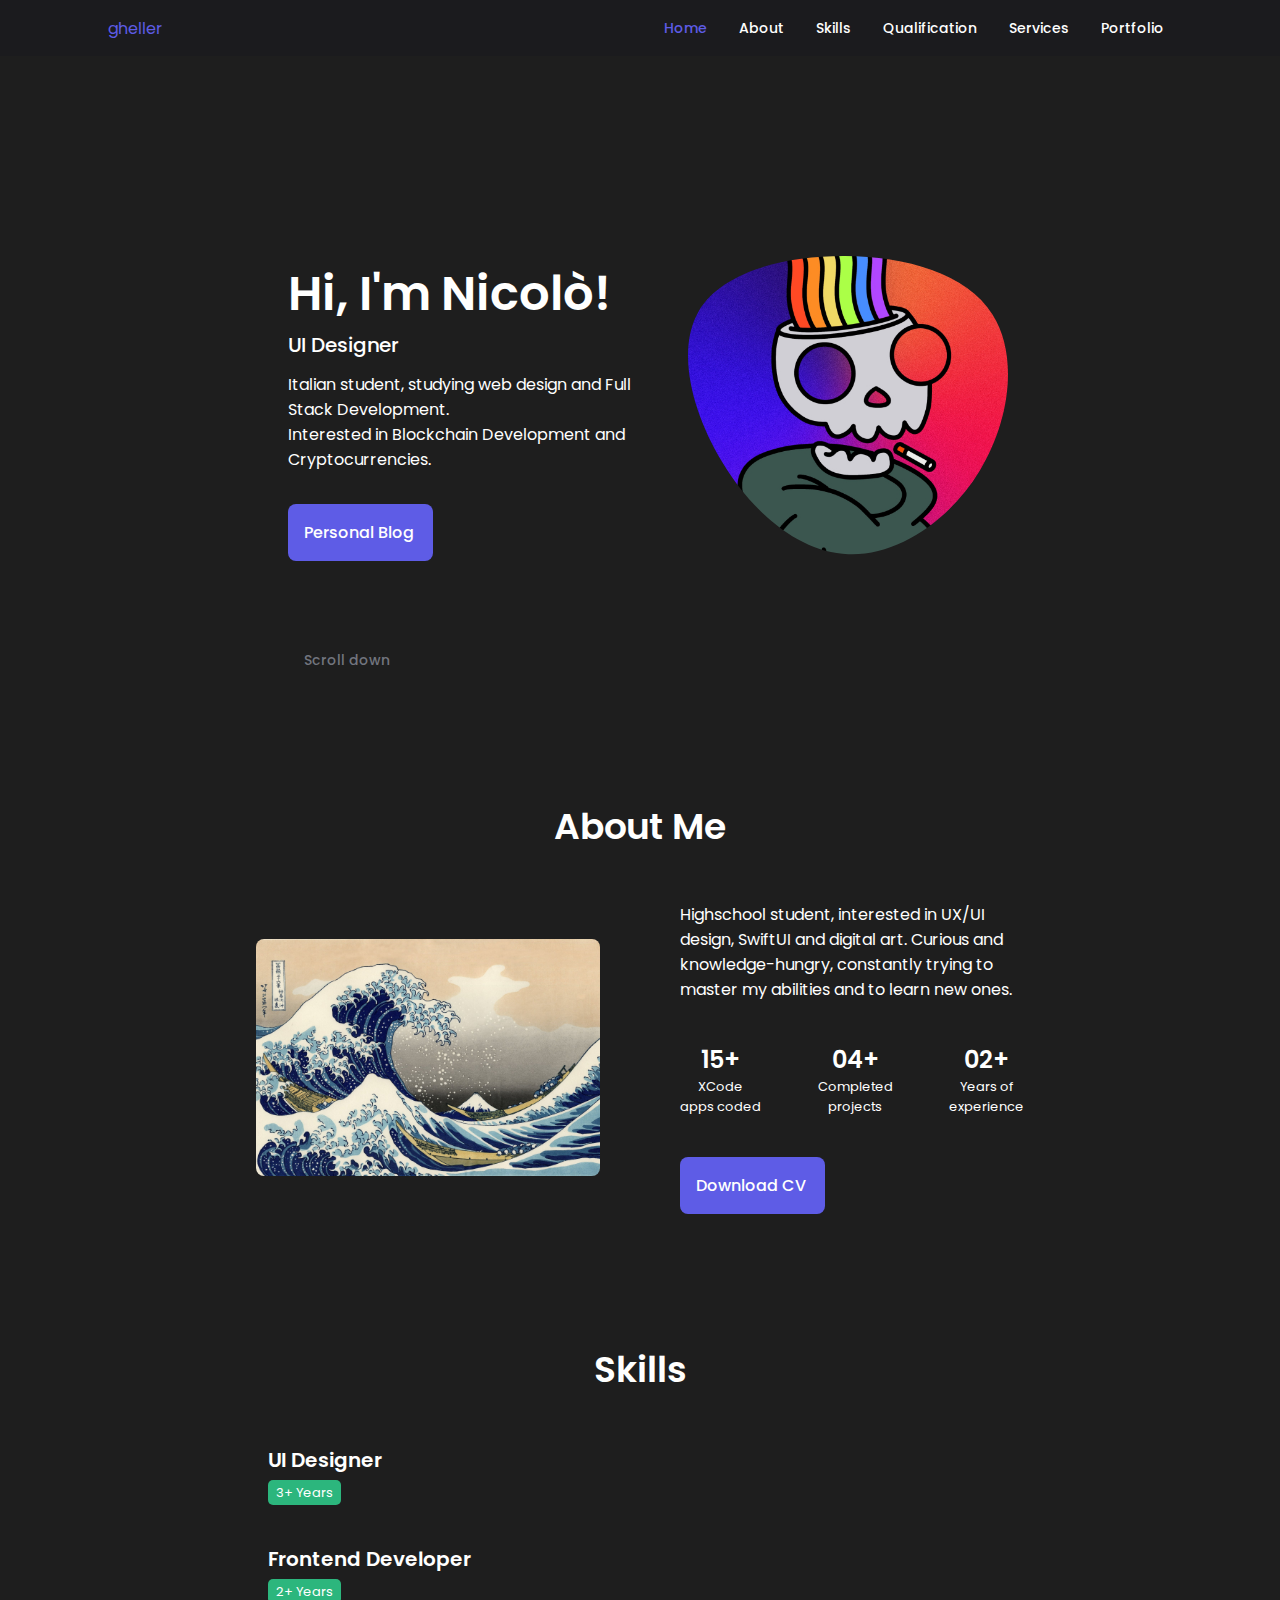
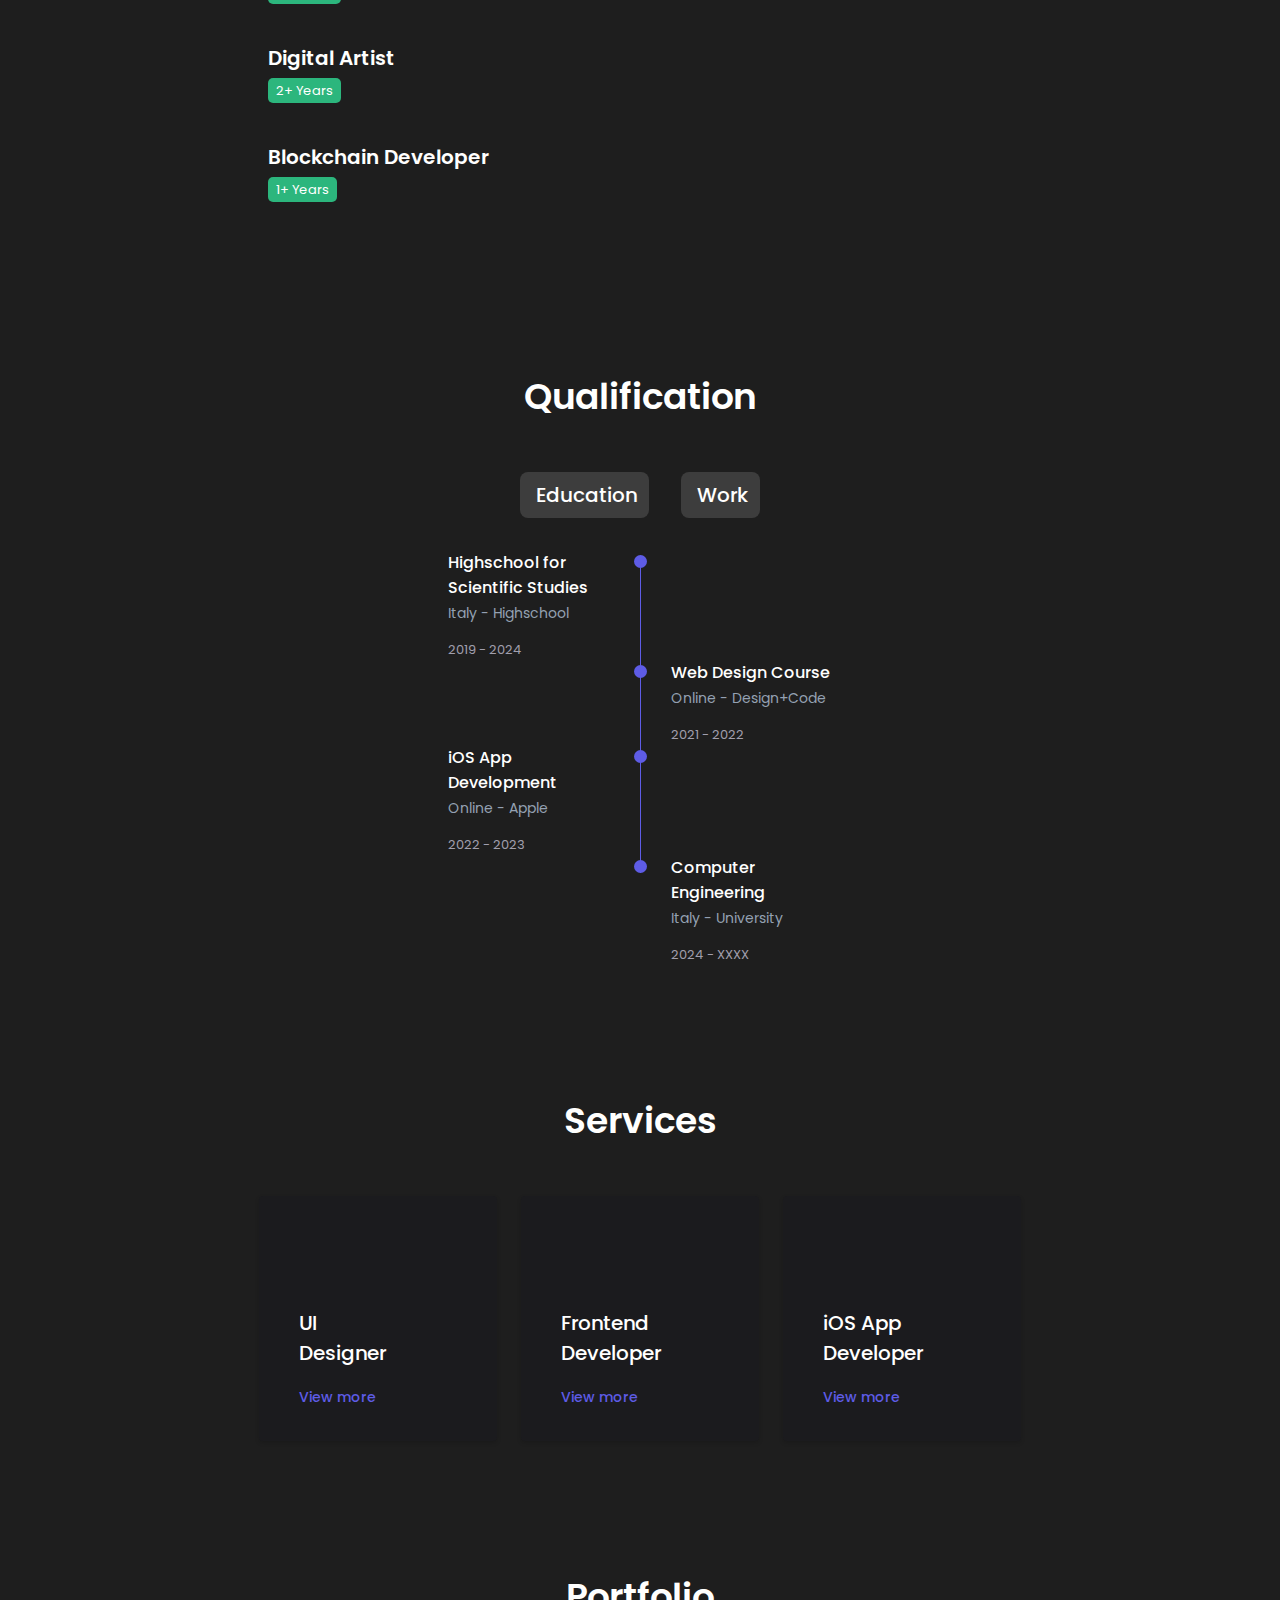
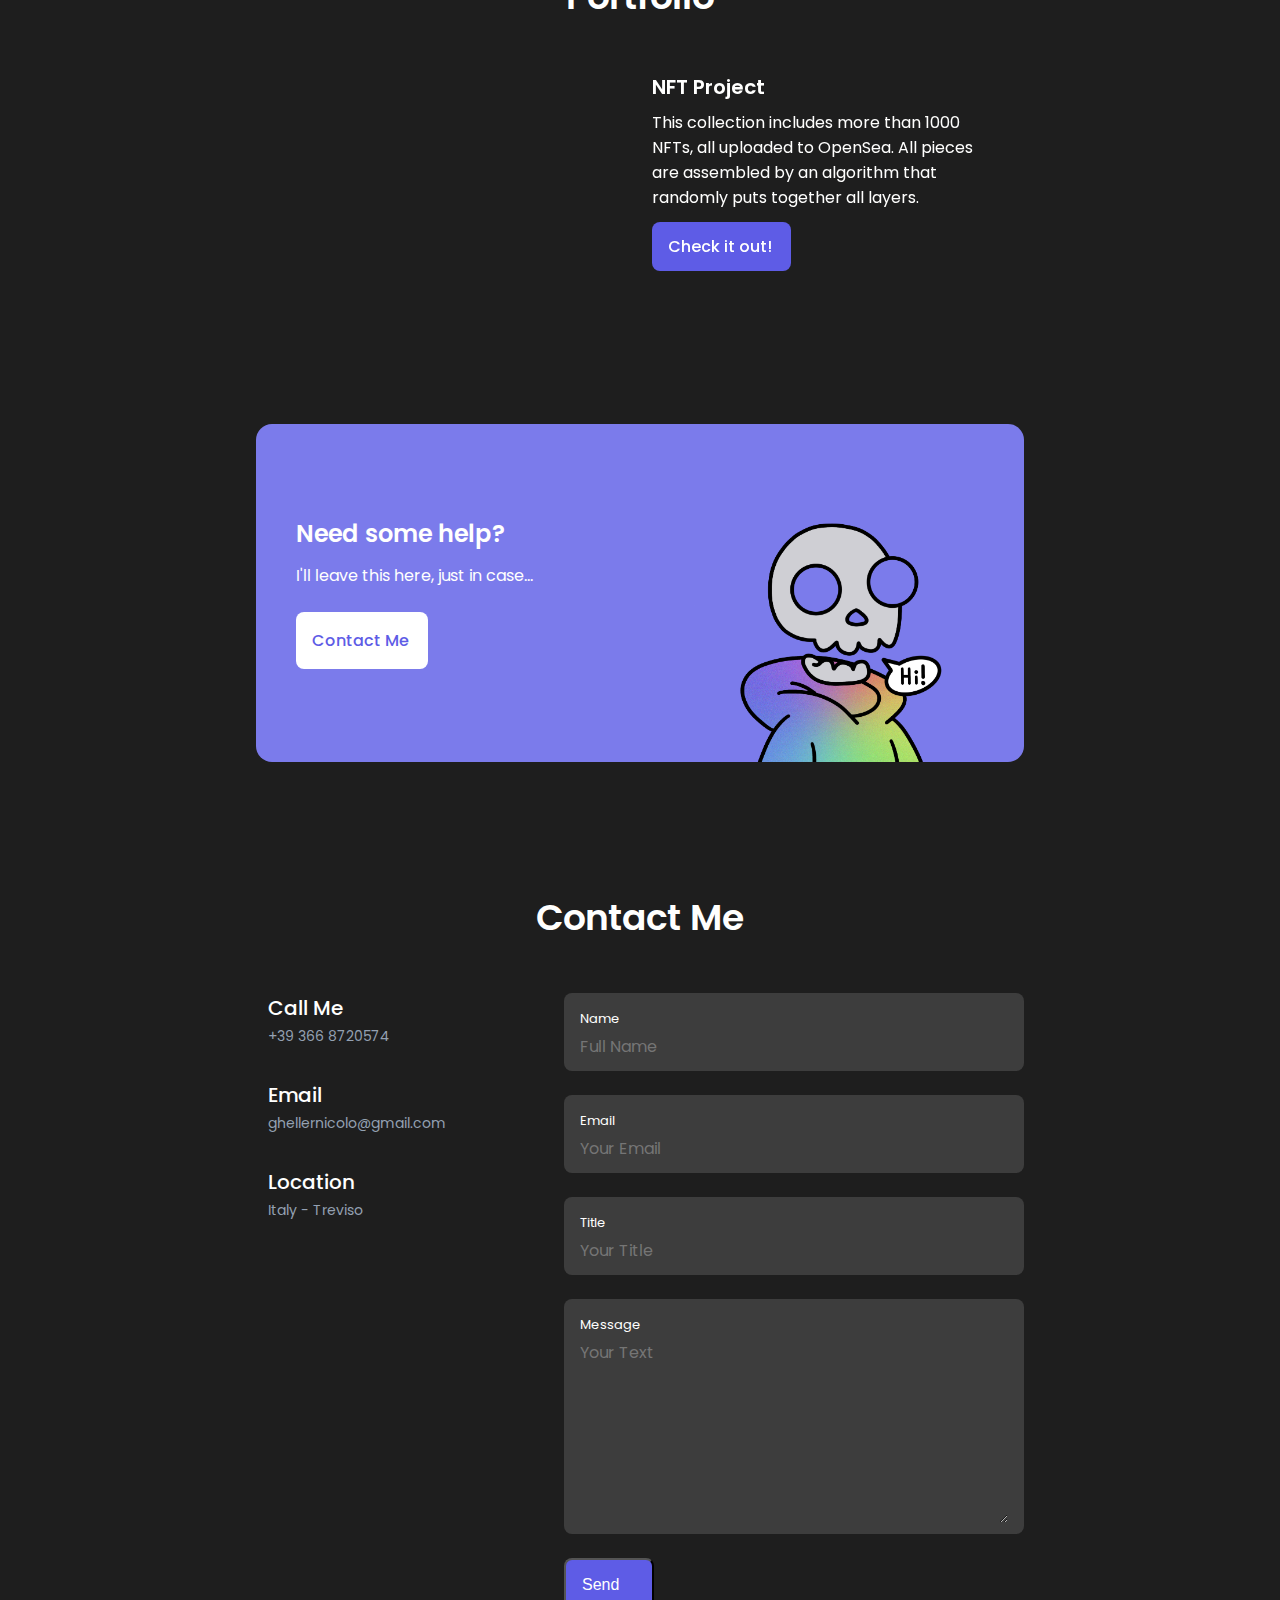
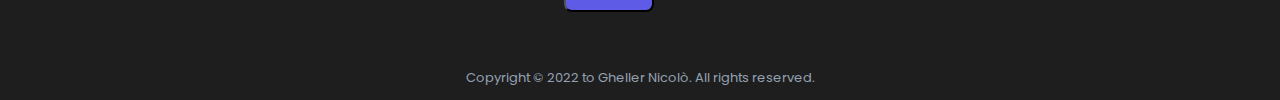
==== index.html @ 7ffe2d3e "Update index.html" ====
<!DOCTYPE html>
    <html lang="en">
    <head>
        <meta charset="UTF-8">
        <meta name="viewport" content="width=device-width, initial-scale=1.0">

        <!--==================== UNICONS ====================-->
        <link rel="stylesheet" href="https://unicons.iconscout.com/release/v4.0.0/css/line.css">
        
        <!--==================== SWIPER CSS ====================-->
        <link rel="stylesheet" href="css/swiper-bundle.min.css">
        
        <!--==================== CSS ====================-->
        <link rel="stylesheet" href="css/styles.css">

        <title>Gheller's Portfolio</title>

        <link rel="icon" href="img/FavIcon2.png">
    </head>
    <body style="background-color: var(--background-color);">
        <!--==================== HEADER ====================-->
        <header class="header" id="header" style="background-color: var(--container-color);">
            <nav class="nav container">
                <a href="#" class="nav__logo">gheller</a>

                <div class="nav__menu" id="nav-menu" style="background-color: var(--container-color);">
                    <ul class="nav__list grid">
                        <li class="nav__item">
                            <a href="#home" class="nav__link active-link">
                                <i class="uil uil-estate nav__icon"></i> Home
                            </a>
                        </li>
                        <li class="nav__item">
                            <a href="#about" class="nav__link">
                                <i class="uil uil-user nav__icon"></i> About
                            </a>
                        </li>
                        <li class="nav__item">
                            <a href="#skills" class="nav__link">
                                <i class="uil uil-file-alt nav__icon"></i> Skills
                            </a>
                        </li>
                        <li class="nav__item">
                            <a href="#qualification" class="nav__link">
                                <i class="uil uil-briefcase-alt nav__icon"></i> Qualification
                            </a>
                        </li>
                        <li class="nav__item">
                            <a href="#services" class="nav__link">
                                <i class="uil uil-folder-check nav__icon"></i> Services
                            </a>
                        </li>
                        <li class="nav__item">
                            <a href="#portfolio" class="nav__link">
                                <i class="uil uil-browser nav__icon"></i> Portfolio
                            </a>
                        </li>
                    </ul>
                    <i class="uil uil-times nav__close" id="nav-close"></i>
                </div>

                <div class="nav__btns">
                    <div class="nav__toggle" id="nav-toggle">
                        <i class="uil uil-apps"></i>
                    </div>
                </div>
            </nav>
        </header>

        <!--==================== MAIN ====================-->
        <main class="main">
            <!--==================== HOME ====================-->
            <section class="home section" id="home">
                <div class="home__container container grid">
                    <div class="home__content grid">
                        <div class="home__social">
                            <a href="https://www.linkedin.com/" target="_blank" class="home__social-icon">
                                <i class="uil uil-linkedin"></i>
                            </a>

                            <a href="https://twitter.com/gheIIer" target="_blank" class="home__social-icon">
                                <i class="uil uil-twitter"></i>
                            </a>

                            <a href="https://github.com/gheller3310" target="_blank" class="home__social-icon">
                                <i class="uil uil-github"></i>
                            </a>
                        </div>

                        <div class="home__img">
                            <svg class="home__blob" viewBox="0 0 200 187" xmlns="http://www.w3.org/2000/svg" xmlns:xlink="http://www.w3.org/1999/xlink">
                                <mask id="mask0" mask-type="alpha">
                                    <path d="M190.312 36.4879C206.582 62.1187 201.309 102.826 182.328 134.186C163.346 165.547 
                                    130.807 187.559 100.226 186.353C69.6454 185.297 41.0228 161.023 21.7403 129.362C2.45775 
                                    97.8511 -7.48481 59.1033 6.67581 34.5279C20.9871 10.1032 59.7028 -0.149132 97.9666 
                                    0.00163737C136.23 0.303176 174.193 10.857 190.312 36.4879Z"/>
                                </mask>
                                <g mask="url(#mask0)">
                                    <path d="M190.312 36.4879C206.582 62.1187 201.309 102.826 182.328 134.186C163.346 
                                    165.547 130.807 187.559 100.226 186.353C69.6454 185.297 41.0228 161.023 21.7403 
                                    129.362C2.45775 97.8511 -7.48481 59.1033 6.67581 34.5279C20.9871 10.1032 59.7028 
                                    -0.149132 97.9666 0.00163737C136.23 0.303176 174.193 10.857 190.312 36.4879Z"/>

                                    <image class="home__blob-img" xlink:href="img/avatar.jpg"/>
                                </g>
                            </svg>
                        </div>

                        <div class="home__data">
                            <h1 class="home__title">Hi, I'm Nicolò!</h1>
                            <h3 class="home__subtitle">UI Designer</h3>
                            <p class="home__description">Italian student, studying web design and Full Stack Development. <br>Interested in Blockchain Development and Cryptocurrencies.</p>
                            <a href="blog.html" class="button button__flex">
                                Personal Blog <i class="uil uil-edit button__icon"></i>
                            </a>
                        </div>
                    </div>

                    <div class="home__scroll">
                        <a href="#about" class="home__scroll-button button--flex">
                            <i class="uil uil-mouse-alt home__scroll-mouse"></i>
                            <span class="home__scroll-name">Scroll down</span>
                            <i class="uil uil-arrow-circle-down"></i>
                        </a>
                    </div>
                </div>
            </section>

            <!--==================== ABOUT ====================-->
            <section class="about section" id="about">
                <h2 class="section__title">About Me</h2>

                <div class="about__container container grid">
                    <img src="img/grandWave.jpg" alt="" class="about__img">

                    <div class="about__data">
                        <p class="about__description">
                            Highschool student, interested in UX/UI design, SwiftUI and digital art. Curious and knowledge-hungry, constantly trying to master my abilities and to learn new ones.
                        </p>
                        <div class="about__info">
                            <div>
                                <span class="about__info-title">15+</span>
                                <span class="about__info-name">XCode <br> apps coded</span>
                            </div>

                            <div>
                                <span class="about__info-title">04+</span>
                                <span class="about__info-name">Completed <br> projects</span>
                            </div>

                            <div>
                                <span class="about__info-title">02+</span>
                                <span class="about__info-name">Years of <br> experience</span>
                            </div>
                    </div>

                    <div class="about__buttons">
                        <a download="" href="pdf/CV.pdf" class="button button--flex">
                            Download CV  <i class="uil uil-download-alt button__icon"></i>
                        </a>
                    </div>
                </div>
            </section>

            <!--==================== SKILLS ====================-->
            <section class="skills section" id="skills">
                <h1 class="section__title">Skills</h1>

                <div class="skills_container container grid">
                    <div>
                        <!--==================== SKILLS 1====================-->
                        <div class="skills__content skills__close">
                            <div class="skills__header">
                                <i class="uil uil-brush-alt skills__icon"></i>

                                <div>
                                    <h2 class="skills__titles">UI Designer</h2>
                                    <span class="skills__subtitle">3+ Years</span>
                                </div>

                                <i class="uil uil-angle-down skills__arrow"></i>
                            </div>

                            <div class="skills__list grid">
                                <div class="skills__data">
                                    <div class="skills__titles">
                                        <h3 class="skills__name">Figma</h3>
                                        <span class="skills__number">85%</span>
                                    </div>
                                    <div class="skills__bar">
                                        <span class="skills__percentage skills__figma"></span>
                                    </div>
                                </div>

                                <div class="skills__data">
                                    <div class="skills__titles">
                                        <h3 class="skills__name">Webflow</h3>
                                        <span class="skills__number">75%</span>
                                    </div>
                                    <div class="skills__bar">
                                        <span class="skills__percentage skills__webflow"></span>
                                    </div>
                                </div>

                                <div class="skills__data">
                                    <div class="skills__titles">
                                        <h3 class="skills__name">Sketch</h3>
                                        <span class="skills__number">40%</span>
                                    </div>
                                    <div class="skills__bar">
                                        <span class="skills__percentage skills__sketch"></span>
                                    </div>
                                </div>
                            </div>
                        </div>

                        <!--==================== SKILLS 2====================-->
                        <div class="skills__content skills__close">
                            <div class="skills__header">
                                <i class="uil uil-brackets-curly skills__icon"></i>

                                <div>
                                    <h2 class="skills__titles">Frontend Developer</h2>
                                    <span class="skills__subtitle">2+ Years</span>
                                </div>

                                <i class="uil uil-angle-down skills__arrow"></i>
                            </div>

                            <div class="skills__list grid">
                                <div class="skills__data">
                                    <div class="skills__titles">
                                        <h3 class="skills__name">HTML</h3>
                                        <span class="skills__number">65%</span>
                                    </div>
                                    <div class="skills__bar">
                                        <span class="skills__percentage skills__HTML"></span>
                                    </div>
                                </div>

                                <div class="skills__data">
                                    <div class="skills__titles">
                                        <h3 class="skills__name">CSS</h3>
                                        <span class="skills__number">40%</span>
                                    </div>
                                    <div class="skills__bar">
                                        <span class="skills__percentage skills__CSS"></span>
                                    </div>
                                </div>

                                <div class="skills__data">
                                    <div class="skills__titles">
                                        <h3 class="skills__name">Javascript</h3>
                                        <span class="skills__number">35%</span>
                                    </div>
                                    <div class="skills__bar">
                                        <span class="skills__percentage skills__javascript"></span>
                                    </div>
                                </div>

                                <div class="skills__data">
                                    <div class="skills__titles">
                                        <h3 class="skills__name">SwiftUI</h3>
                                        <span class="skills__number">70%</span>
                                    </div>
                                    <div class="skills__bar">
                                        <span class="skills__percentage skills__swift"></span>
                                    </div>
                                </div>
                            </div>
                        </div>

                        <!--==================== SKILLS 3====================-->
                        <div class="skills__content skills__close">
                            <div class="skills__header">
                                <i class="uil uil-palette skills__icon"></i>

                                <div>
                                    <h2 class="skills__titles">Digital Artist</h2>
                                    <span class="skills__subtitle">2+ Years</span>
                                </div>

                                <i class="uil uil-angle-down skills__arrow"></i>
                            </div>

                            <div class="skills__list grid">
                                <div class="skills__data">
                                    <div class="skills__titles">
                                        <h3 class="skills__name">Photoshop</h3>
                                        <span class="skills__number">65%</span>
                                    </div>
                                    <div class="skills__bar">
                                        <span class="skills__percentage skills__photoshop"></span>
                                    </div>
                                </div>

                                <div class="skills__data">
                                    <div class="skills__titles">
                                        <h3 class="skills__name">Premiere Pro</h3>
                                        <span class="skills__number">50%</span>
                                    </div>
                                    <div class="skills__bar">
                                        <span class="skills__percentage skills__premiere"></span>
                                    </div>
                                </div>

                                <div class="skills__data">
                                    <div class="skills__titles">
                                        <h3 class="skills__name">After Effects</h3>
                                        <span class="skills__number">30%</span>
                                    </div>
                                    <div class="skills__bar">
                                        <span class="skills__percentage skills__aftereffects"></span>
                                    </div>
                                </div>

                                <div class="skills__data">
                                    <div class="skills__titles">
                                        <h3 class="skills__name">Procreate</h3>
                                        <span class="skills__number">90%</span>
                                    </div>
                                    <div class="skills__bar">
                                        <span class="skills__percentage skills__procreate"></span>
                                    </div>
                                </div>
                            </div>
                        </div>

                        <!--==================== SKILLS 4====================-->
                        <div class="skills__content skills__close">
                            <div class="skills__header">
                                <i class="uil uil-globe skills__icon"></i>

                                <div>
                                    <h2 class="skills__titles">Blockchain Developer</h2>
                                    <span class="skills__subtitle">1+ Years</span>
                                </div>

                                <i class="uil uil-angle-down skills__arrow"></i>
                            </div>

                            <div class="skills__list grid">
                                <div class="skills__data">
                                    <div class="skills__titles">
                                        <h3 class="skills__name">Cryptocurrencies</h3>
                                        <span class="skills__number">90%</span>
                                    </div>
                                    <div class="skills__bar">
                                        <span class="skills__percentage skills__crypto"></span>
                                    </div>
                                </div>

                                <div class="skills__data">
                                    <div class="skills__titles">
                                        <h3 class="skills__name">NFTs</h3>
                                        <span class="skills__number">75%</span>
                                    </div>
                                    <div class="skills__bar">
                                        <span class="skills__percentage skills__nft"></span>
                                    </div>
                                </div>

                                <div class="skills__data">
                                    <div class="skills__titles">
                                        <h3 class="skills__name">Solidity</h3>
                                        <span class="skills__number">20%</span>
                                    </div>
                                    <div class="skills__bar">
                                        <span class="skills__percentage skills__solidity"></span>
                                    </div>
                                </div>

                            </div>
                        </div>
                        
                    </div>
                </div>
            </section>

            <!--==================== QUALIFICATION ====================-->
            <section class="qualification section" id="qualification">
                <h2 class="section__title">Qualification</h2>

                <div class="qualification__container container">
                    <div class="qualification__tabs">
                        <div class="qualification__button button--flex qualification__active" data-target='#education'>
                            <i class="uil uil-graduation-cap qualification__icon"></i>
                            Education
                        </div>

                        <div class="qualification__button button--flex" data-target="#work">
                            <i class="uil uil-briefcase-alt qualification__icon"></i>
                            Work
                        </div>
                    </div>

                    <div class="qualification__sections">
                        <!--==================== QUALIFICATION CONTENT 1====================-->
                        <div class="qualification_content qualification__active" data-content id="education">
                            <!--==================== QUALIFICATION 1====================-->
                            <div class="qualification__data">
                                <div>
                                    <h3 class="qualification__title">Highschool for <br> Scientific Studies</h3>
                                    <span class="qualification__subtitle">Italy - Highschool</span>
                                    <div class="qualification__calendar">
                                        <i class="uil uil-calendar-alt"></i>
                                        2019 - 2024
                                    </div>
                                </div>

                                <div>
                                    <span class="qualification__rounder"></span>
                                    <span class="qualification__line"></span>
                                </div>
                            </div>

                            <!--==================== QUALIFICATION 2====================-->
                            <div class="qualification__data">
                                <div></div>

                                <div>
                                    <span class="qualification__rounder"></span>
                                    <span class="qualification__line"></span>
                                </div>
                                
                                <div>
                                    <h3 class="qualification__title">Web Design Course</h3>
                                    <span class="qualification__subtitle">Online - Design+Code</span>
                                    <div class="qualification__calendar">
                                        <i class="uil uil-calendar-alt"></i>
                                        2021 - 2022
                                    </div>
                                </div>
                            </div>

                            <!--==================== QUALIFICATION 3====================-->
                            <div class="qualification__data">
                                <div>
                                    <h3 class="qualification__title">iOS App Development</h3>
                                    <span class="qualification__subtitle">Online - Apple</span>
                                    <div class="qualification__calendar">
                                        <i class="uil uil-calendar-alt"></i>
                                        2022 - 2023
                                    </div>
                                </div>

                                <div>
                                    <span class="qualification__rounder"></span>
                                    <span class="qualification__line"></span>
                                </div>
                            </div>

                            <!--==================== QUALIFICATION 4====================-->
                            <div class="qualification__data">
                                <div></div>

                                <div>
                                    <span class="qualification__rounder"></span>
                                    <!-- <span class="qualification__line"></span> -->
                                </div>

                                <div>
                                    <h3 class="qualification__title">Computer Engineering</h3>
                                    <span class="qualification__subtitle">Italy - University</span>
                                    <div class="qualification__calendar">
                                        <i class="uil uil-calendar-alt"></i>
                                        2024 - XXXX
                                    </div>
                                </div>
                            </div>
                        </div>

                        <!--==================== QUALIFICATION CONTENT 2====================-->
                        <div class="qualification_content" data-content id="work">
                            <!--==================== QUALIFICATION 1====================-->
                            <div class="qualification__data">
                                <div>
                                    <h3 class="qualification__title">Beta Tester for <br> Wireframing App</h3>
                                    <span class="qualification__subtitle">CreativeWithPlay - Online</span>
                                    <div class="qualification__calendar">
                                        <i class="uil uil-calendar-alt"></i>
                                        2020 - 2022
                                    </div>
                                </div>

                                <div>
                                    <span class="qualification__rounder"></span>
                                    <span class="qualification__line"></span>
                                </div>
                            </div>

                            <!--==================== QUALIFICATION 2====================-->
                            <div class="qualification__data">
                                <div></div>

                                <div>
                                    <span class="qualification__rounder"></span>
                                    <span class="qualification__line"></span>
                                </div>
                                
                                <div>
                                    <h3 class="qualification__title">Work in Progress</h3>
                                    <span class="qualification__subtitle">. . .</span>
                                    <div class="qualification__calendar">
                                        <i class="uil uil-calendar-alt"></i>
                                         - 
                                    </div>
                                </div>
                            </div>

                            <!--==================== QUALIFICATION 3====================-->
                            <div class="qualification__data">
                                <div>
                                    <h3 class="qualification__title">Work in Progress</h3>
                                    <span class="qualification__subtitle">. . .</span>
                                    <div class="qualification__calendar">
                                        <i class="uil uil-calendar-alt"></i>
                                         - 
                                    </div>
                                </div>

                                <div>
                                    <span class="qualification__rounder"></span>
                                    <!-- <span class="qualification__line"></span> -->
                                </div>
                            </div>

                        </div>
                    </div>
                </div>
            </section>

            <!--==================== SERVICES ====================-->
            <section class="services section" id="services">
                <h2 class="section__title">Services</h2>

                <div class="services__container container grid">
                    <!--==================== SERVICES 1====================-->
                    <div class="services__content">
                        <div>
                            <i class="uil uil-web-grid services__icon"></i>
                            <h3 class="services__title">UI <br> Designer</h3>

                            <span class="button button--flex button--small button--link services__button">
                                View more
                                <i class="uil uil-arrow-right button__icon"></i>
                            </span>
                            
                            <div class="services__modal">
                                <div class="services__modal-content">
                                    <h4 class="services__modal-title">UI <br> Designer</h4>
                                    <i class="uil uil-times services__modal-close"></i>

                                    <ul class="services__modal-services grid">
                                        <li class="services__modal-service">
                                            <i class="uil uil-check-circle services__modal-icon"></i>
                                            <p>I develop the user interface.</p>
                                        </li>

                                        <li class="services__modal-service">
                                            <i class="uil uil-check-circle services__modal-icon"></i>
                                            <p>I test the interface.</p>
                                        </li>

                                        <li class="services__modal-service">
                                            <i class="uil uil-check-circle services__modal-icon"></i>
                                            <p>I add micro-interactions.</p>
                                        </li>
                                    </ul>
                                </div>
                            </div>
                        </div>
                    </div>

                    <!--==================== SERVICES 2====================-->
                    <div class="services__content">
                        <div>
                            <i class="uil uil-arrow services__icon"></i>
                            <h3 class="services__title">Frontend <br> Developer</h3>

                            <span class="button button--flex button--small button--link services__button">
                                View more
                                <i class="uil uil-arrow-right button__icon"></i>
                            </span>
                            
                            <div class="services__modal">
                                <div class="services__modal-content">
                                    <h4 class="services__modal-title">Frontend <br> Developer</h4>
                                    <i class="uil uil-times services__modal-close"></i>

                                    <ul class="services__modal-services grid">
                                        <li class="services__modal-service">
                                            <i class="uil uil-check-circle services__modal-icon"></i>
                                            <p>I design the user interface.</p>
                                        </li>

                                        <li class="services__modal-service">
                                            <i class="uil uil-check-circle services__modal-icon"></i>
                                            <p>I transform design into code</p>
                                        </li>

                                        <li class="services__modal-service">
                                            <i class="uil uil-check-circle services__modal-icon"></i>
                                            <p>I add Javascript interactions.</p>
                                        </li>
                                    </ul>
                                </div>
                            </div>
                        </div>
                    </div>

                    <!--==================== SERVICES 3====================-->
                    <div class="services__content">
                        <div>
                            <i class="uil uil-mobile-android services__icon"></i>
                            <h3 class="services__title">iOS App <br> Developer</h3>

                            <span class="button button--flex button--small button--link services__button">
                                View more
                                <i class="uil uil-arrow-right button__icon"></i>
                            </span>
                            
                            <div class="services__modal">
                                <div class="services__modal-content">
                                    <h4 class="services__modal-title">iOS App <br> Developer</h4>
                                    <i class="uil uil-times services__modal-close"></i>

                                    <ul class="services__modal-services grid">
                                        <li class="services__modal-service">
                                            <i class="uil uil-check-circle services__modal-icon"></i>
                                            <p>I design the user interface.</p>
                                        </li>

                                        <li class="services__modal-service">
                                            <i class="uil uil-check-circle services__modal-icon"></i>
                                            <p>I code the UI into SwiftUI.</p>
                                        </li>

                                        <li class="services__modal-service">
                                            <i class="uil uil-check-circle services__modal-icon"></i>
                                            <p>I add micro-interactions.</p>
                                        </li>
                                    </ul>
                                </div>
                            </div>
                        </div>
                    </div>
                </div>
            </section>

            <!--==================== PORTFOLIO ====================-->
            <section class="portfolio section" id="portfolio">
                <h2 class="section__title">Portfolio</h2>

                <div class="portfolio__container container swiper-container">
                    <div class="swiper-wrapper">
                        <!--==================== PORTFOLIO 1 ====================-->
                        <div class="portfolio__content grid swiper-slide">
                            <img src="/img/project1.png" alt="" class="portfolio__img1">

                            <div class="portfolio__data">
                                <h3 class="portfolio__title">NFT Project</h3>
                                <p class="portfolio__description">This collection includes more than 1000 NFTs, all uploaded to OpenSea. All pieces are assembled by an algorithm that randomly puts together all layers.</p>
                                
                                <a href="https://opensea.io/collection/-skeletoonz" class="button button--flex button--small portfolio__button">
                                    Check it out!
                                    <i class="uil uil-external-link-alt button__icon"></i>
                                </a>
                            </div>
                        </div>
                        <!--==================== PORTFOLIO 2 ====================-->
                        <div class="portfolio__content grid swiper-slide">
                            <img src="/img/project2.png" alt="" class="portfolio__img">

                            <div class="portfolio__data">
                                <h3 class="portfolio__title">NFT Website</h3>
                                <p class="portfolio__description">Complete NFT website built in Webflow for my NFT project. It also includes animations and transitions.</p>
                                
                                <a href="https://skeletoonz.art" class="button button--flex button--small portfolio__button">
                                    Check it out!
                                    <i class="uil uil-window button__icon"></i>
                                </a>
                            </div>
                        </div>
                        <!--==================== PORTFOLIO 3 ====================-->
                        <div class="portfolio__content grid swiper-slide">
                            <img src="/img/project3.png" alt="" class="portfolio__img">

                            <div class="portfolio__data">
                                <h3 class="portfolio__title">Solana Shop</h3>
                                <p class="portfolio__description">Online Shop built with Solana Pay. It includes wallet connection services and transactions are fully functional.</p>
                                
                                <a href="https://github.com/gheller3310/ghellers-outlet" class="button button--flex button--small portfolio__button">
                                    Check it out!
                                    <i class="uil uil-shopping-bag button__icon"></i>
                                </a>
                            </div>
                        </div>
                        <!--==================== PORTFOLIO 4 ====================-->
                        <div class="portfolio__content grid swiper-slide">
                            <img src="/img/project4.png" alt="" class="portfolio__img">

                            <div class="portfolio__data">
                                <h3 class="portfolio__title">Neptune Crypto Tracker</h3>
                                <p class="portfolio__description">Crypto Price Tracker built with React.js. It includes a TradingView widget on the top and a list of the first 250 most famous cryptocurrencies, with all data involving their price movements.</p>
                                
                                <a href="https://neptune-zeta.vercel.app" class="button button--flex button--small portfolio__button">
                                    Check it out!
                                    <i class="uil uil-bitcoin-circle button__icon"></i>
                                </a>
                            </div>
                        </div>
                    </div>
                    <div class="swiper-button-next">
                        <i class="uil uil-angle-right swiper-portfolio-icon"></i>
                    </div>
                    <div class="swiper-button-prev">
                        <i class="uil uil-angle-left swiper-portfolio-icon"></i>
                    </div>
                    <div class="swiper-pagination"></div>
                </div>
            </section>

            <!--==================== PROJECT IN MIND ====================-->
            <section class="project section">
                <div class="project__bg">
                    <div class="project__container container grid">
                        <div class="project__data">
                            <h2 class="project__title">Need some help?</h2>
                            <p class="project__description">I'll leave this here, just in case...</p>
                            <a href="#contact" class="button button--flex button--white">
                                Contact Me
                                <i class="uil uil-message project__icon button__icon"></i>
                            </a>
                        </div>

                        <img src="img/contact.png" alt="" class="project__img">
                    </div>
                </div>
            </section>

            <!--==================== CONTACT ME ====================-->
            <section class="contact section" id="contact">
                <h2 class="section__title">Contact Me</h2>

                <div class="contact__container container grid">
                    <div>
                        <div class="contact__information">
                            <i class="uil uil-phone contact__icon"></i>

                            <div>
                                <h3 class="contact__title">Call Me</h3>
                                <span class="contact__subtitle">+39 366 8720574</span>
                            </div>
                        </div>

                        <div class="contact__information">
                            <i class="uil uil-envelope contact__icon"></i>

                            <div>
                                <h3 class="contact__title">Email</h3>
                                <span class="contact__subtitle">ghellernicolo@gmail.com</span>
                            </div>
                        </div>

                        <div class="contact__information">
                            <i class="uil uil-map-marker contact__icon"></i>

                            <div>
                                <h3 class="contact__title">Location</h3>
                                <span class="contact__subtitle">Italy - Treviso</span>
                            </div>
                        </div>
                    </div>

                    <form action="https://formsubmit.co/el/humoca" method="POST" class="contact__form">
                        <div class="contact__inputs grid">
                            <div class="contact__content">
                                <label for="" class="contact__label">Name</label>
                                <input type="text" class="contact__input" placeholder="Full Name" required>
                            </div>

                            <div class="contact__content">
                                <label for="" class="contact__label">Email</label>
                                <input type="email" class="contact__input" placeholder="Your Email" required>
                            </div>

                            <div class="contact__content">
                                <label for="" class="contact__label">Title</label>
                                <input type="text" class="contact__input" placeholder="Your Title">
                            </div>
    
                            <div class="contact__content">
                                <label for="" class="contact__label">Message</label>
                                <textarea name="" id="" cols="30" rows="7" class="contact__input" placeholder="Your Text" required></textarea>
                            </div>
    
                            <button type="submit" class="button--submit">Send <i class="uil uil-message button__icon"></i></button>
                            
                        </div>
                    </form>
                </div>
            </section>
        </main>

        <!--==================== FOOTER ====================-->
        <footer class="footer">
            <div class="footer__bg">
                <div class="footer__container container grid">
                    <div>
                        <p class="footer__copy">Copyright &#169; 2022 to Gheller Nicolò. All rights reserved.</p>
                    </div>
                </div>
            </div>
        </footer>
        
        <!--==================== SCROLL TOP ====================-->
        <a href="#" class="scrollup" id="scroll-up">
            <i class="uil uil-angle-double-up scrollup__icon"></i>
        </a>
        

        <!--==================== SWIPER JS ====================-->
        <script src="js/swiper-bundle.min.js"></script>

        <!--==================== MAIN JS ====================-->
        <script src="js/main.js"></script>
    </body>
</html>
---- css/styles.css ----
/*==================== GOOGLE FONTS ====================*/
@import url("https://fonts.googleapis.com/css2?family=Poppins:wght@400;500;600&display=swap");

/*==================== VARIABLES CSS ====================*/
:root {
  
    --header-height: 3rem;

    /*========== Colors ==========*/
    /* Change favorite color */
    --hue-color: 250; /*Purple 250 - Green 142 - Blue 230 - Pink 340*/

    /* HSL color mode */
    --first-color: #5E5CE6;
    --first-color-alt: #7B7BEB;
    --first-color-second: #2CB67D;
    --paragraph: #94A1B2;
    --article-paragraph: #979797;
    --article-subtitle: #5F5F5F;
    --article-date: #727373;
    --first-color-lighter: #c8c6f6;
    --title-color: hsl(var(--hue-color), 8%, 15%);
    --text-color: #FFFFFE;
    --text-color-light: hsl(var(--hue-color), 8%, 65%);
    --input-color: #3d3d3d;
    --body-color: hsl(var(--hue-color), 60%, 99%);
    --white: #fff;
    --scroll-bar-color: hsl(var(--hue-color), 12%, 90%);
    --scroll-thumb-color: hsl(var(--hue-color), 12%, 80%);
    --background-color: #1E1E1E;
    --container-color: #1B1B1E;
    --blog-background-color: #111214;

    --transparent: rgba(0, 0, 0, 0);

    /*========== Font and typography ==========*/
    --body-font: 'Poppins', sans-serif;

    /* .5rem = 8px, 1rem = 16px, 1.5rem = 24px ... */
    --big-font-size: 2rem;
    --h1-font-size: 1.5rem;
    --h2-font-size: 1.25rem;
    --h3-font-size: 1.125rem;
    --normal-font-size: .938rem;
    --small-font-size: .813rem;
    --smaller-font-size: .75rem;

    /*========== Font weight ==========*/
    --font-medium: 500;
    --font-semi-bold: 600;

    /*========== Margenes Bottom ==========*/
    /* .25rem = 4px, .5rem = 8px, .75rem = 12px ... */
    --mb-0-25: .25rem;
    --mb-0-5: .5rem;
    --mb-0-75: .75rem;
    --mb-1: 1rem;
    --mb-1-5: 1.5rem;
    --mb-2: 2rem;
    --mb-2-5: 2.5rem;
    --mb-3: 3rem;

    /*========== z index ==========*/
    --z-tooltip: 10;
    --z-fixed: 100;
    --z-modal: 1000;
}

/* Font size for large devices */
@media screen and (min-width: 968px) {
    :root {
        --big-font-size: 3rem;
        --h1-font-size: 2.25rem;
        --h2-font-size: 1.5rem;
        --h3-font-size: 1.25rem;
        --normal-font-size: 1rem;
        --small-font-size: .875rem;
        --smaller-font-size: .813rem;
    }
}

/*========== Variables Dark theme ==========*/


/*========== Button Dark/Light ==========*/


/*==================== BASE ====================*/
* {
  box-sizing: border-box;
  padding: 0;
  margin: 0;
}

html {
  scroll-behavior: smooth;
}

body {
  margin: 0 0 var(--header-height) 0;
  font-family: var(--body-font);
  font-size: var(--normal-font-size);
  background-color: var(--body-color);
  color: var(--text-color);
}

h1, h2, h3, h4 {
  color: var(--text-color);
  font-weight: var(--font-semi-bold);
}

ul {
  list-style: none;
}

a {
  text-decoration: none;
}

img {
  max-width: 100%;
  height: auto;
}

::selection {
  background: #31d792;
}

/*==================== REUSABLE CSS CLASSES ====================*/
.section {
  padding: 2rem 0 4rem;
}

.section__title {
  font-size: var(--h1-font-size);
  color: var(--text-color);
  margin-bottom: var(--mb-3);
}

.section__subtitle {
  display: block;
  font-size: var(--small-font-size);
  margin-bottom: var(--mb-3);
}

.section__title, 
.section__subtitle {
  text-align: center;
}

/*==================== LAYOUT ====================*/
.container {
  max-width: 768px;
  margin-left: var(--mb-1-5);
  margin-right: var(--mb-1-5);
}

.grid {
  display: grid;
  gap: 1.5rem;
}

.header {
  width: 100%;
  position: fixed;
  bottom: 0;
  left: 0;
  margin: auto;
  z-index: var(--z-fixed);
  background-color: var(--body-color);
}

.blog-header {
  width: 100%;
  position: fixed;
  bottom: initial;
  left: 0;
  z-index: var(--z-fixed);
  background-color: var(--transparent);
}

/*==================== NAV ====================*/
.nav{
  max-width: 1080px;
  height: var(--header-height);
  display: flex;
  justify-content: space-between;
  align-items: center;
  margin: auto;
}
.back-button{
  font-size: 2.5rem;
  color: var(--text-color);
  transition: .3s;
}
.back-button:hover{
  color: #2CB67D;
  margin-left: -10px;
}

.blog-logo-section{
  margin-left: 10px;
}

.blog-nav{
  max-width: 1136px;
  height: var(--header-height);
  display: flex;
  justify-content: space-between;
  align-items: center;
  margin-top: 2rem;
  margin-left: 1rem;
  margin-right: 1rem;
}

.nav__logo{
  color: var(--first-color);
}

.nav__logo-img{
  height: 35px;
  width: auto;
  margin-bottom: -5px;
}

.nav__toggle{
  color: white;
  font-weight: var(--font-medium);
}

.nav__logo:hover{
  color: var(--first-color);
}

.nav__toggle{
  font-size: 1.1rem;
  cursor: pointer;
}

.nav__toggle:hover{
  color: var(--first-color);
}

.blog-references{
  display: flex;
}

@media screen and (max-width: 767px){
  .nav__menu{
    position: fixed;
    bottom: -100%;
    left: 0;
    width: 100%;
    margin: auto;
    background-color: var(--body-color);
    padding: 2rem 1.5rem 4rem;
    box-shadow: 0 -1px 4px rgba(0, 0, 0, .15);
    border-radius: 1.5rem 1.5rem 0 0;
    transition: .3s;
  }
}

@media screen and (max-width: 50px){
  .blog-nav__menu{
    position: fixed;
    bottom: -100%;
    left: 0;
    width: 100%;
    background-color: var(--body-color);
    padding: 2rem 1.5rem 4rem;
    box-shadow: 0 -1px 4px rgba(0, 0, 0, .15);
    border-radius: 1.5rem 1.5rem 0 0;
    transition: .3s;
  }
}

.nav__list{
  grid-template-columns: repeat(3, 1fr);
  gap: 2rem;
}

.nav__link{
  display: flex;
  flex-direction: column;
  align-items: center;
  font-size: var(--small-font-size);
  color: var(--text-color);
  font-weight: var(--font-medium);
}

.nav__link:hover{
  color: var(--first-color);
}

.nav__icon{
  font-size: 1.2rem;
}

.blog-nav__icon{
  font-size: 1.7rem;
  transition: .3s ease-in-out;
  margin-left: 8px;
  margin-right: 8px;

}
.blog-nav__icon:hover{
  color: var(--first-color-second);
}

.nav__close{
  position: absolute;
  right: 1.3rem;
  bottom: .5rem;
  font-size: 1.5rem;
  cursor: pointer;
  color: var(--first-color);
}

.nav__close:hover{
  color: var(--first-color-alt);
}

/* show menu */
.show-menu{
  bottom: 0;
}

/* Active link */
.active-link{
  color: var(--first-color);
}


/* Change background header */
.scroll-header{
  box-shadow: 0 -1px 4px rgba(0, 0, 0, .15);
}


/*==================== HOME ====================*/
.home__container{
  gap: 1rem;
}

.home__content{
  grid-template-columns: .5fr 3fr;
  padding-top: 3.5fr;
  align-items: center;
}

.home__social{
  display: grid;
  grid-template-columns: max-content;
  row-gap: 1rem;
}

.home__social-icon{
  font-size: 1.25rem;
  color: var(--first-color);
}

.home__blob{
  width: 200px;
  fill: var(--first-color)
}

.home__blob-img{
  width: 210px;
}

.home__data{
  grid-column: 1/3;
}

.home__title{
  font-size: var(--big-font-size);
  color: var(--text-color);
}

.home__subtitle{
  font-size: var(--h3-font-size);
  color: var(--text-color);
  font-weight: var(--font-medium);
  margin-bottom: var(--mb-0-75);
}

.home__description{
  margin-bottom: var(--mb-2);
}

.home__scroll-button{
  color: #72757E;
  transition: .3s;
}

.home__scroll-button:hover{
  transform: translateY(.25rem);
}

.home__scroll-mouse{
  font-size: 1.75rem;
}

.home__scroll{
  display: none;
}

.home__scroll-name{
  font-size: var(--small-font-size);
  font-weight: var(--font-medium);
  margin-right: var(--mb-0-25);
}

.home_scroll-arrow{
  font-size: 1.25rem;
}

/*==================== BUTTONS ====================*/
.button{
  display: inline-flex;
  align-items: center;
  background-color: var(--first-color);
  color: var(--text-color);
  padding: 1rem;
  border-radius: .5rem;
  font-weight: var(--font-medium);
  transition: ease-in-out 0.2s;
}

.button:hover{
  background-color: #2CB67D;
}

.button--submit{
  display: inline-flex;
  align-items: center;
  text-align: center;
  background-color: var(--first-color);
  color: var(--text-color);
  padding: 1rem;
  border-radius: .5rem;
  font-weight: var(--font-medium);
  transition: ease-in-out 0.2s;
  font-size: medium;
  cursor: pointer;
  width: 90px;
}

.button--submit:hover{
  background-color: #2CB67D;
}

.button__icon{
  font-size: 1.25rem;
  transition: .3s;
  margin-left: 3px;
}

.button--white{
  background-color: white;
  color: var(--first-color)
}

.button--white:hover{
  background-color: white;
}

.button--flex{
  display: inline-flex;
  align-items: center;
}

.button--small{
  padding: .75rem 1rem;
}

.button--link{
  padding: 0;
  background-color: transparent;
  color: var(--first-color);
}

.button--link:hover{
  background-color: transparent;
  color: var(--first-color-alt);
}

/*==================== ABOUT ====================*/
.about__img{
  width: 350px;
  border-radius: .5rem;
  justify-self: center;
  align-self: center;
}

.about__description{
  text-align: center;
  margin-bottom: var(--mb-2-5);
}

.about__info{
  display: flex;
  justify-content: space-evenly;
  margin-bottom: var(--mb-2-5);
}

.about__info-title{
  font-size: var(--h2-font-size);
  font-weight: var(--font-semi-bold);
  color: var(--text-color)
}

.about__info-name{
  font-size: var(--smaller-font-size);
}

.about__info-title,
.about__info-name{
  display: block;
  text-align: center;
}

.about__buttons{
  display: flex;
  justify-content: center;
}

/*==================== SKILLS ====================*/
.skills__container{
  row-gap: 0;
}

.skills__header{
  display: flex;
  align-items: center;
  margin-bottom: var(--mb-2-5);
  cursor: pointer;
}

.skills__icon,
.skills__arrow{
  font-size: 2rem;
  color: var(--first-color);
}

.skills__icon{
  margin-right: var(--mb-0-75);
}

.skills__titles{
  font-size: var(--h3-font-size);
}

.skills__subtitle{
  font-size: var(--smaller-font-size);
  color: var(--text-color);
  background-color: var(--first-color-second);
  padding: .2rem .5rem;
  border-radius: 5px;
}

.skills__number{
  color: var(--paragraph);
}

.skills__arrow{
  margin-left: auto;
  transition: .4s;
}

.skills__titles{
  display: flex;
  justify-content: space-between;
  margin-bottom: var(--mb-0-25);
}

.skills__name{
  font-size: var(--normal-font-size);
  font-weight: var(--font-medium);
}

.skills__bar,
.skills__percentage{
  height: 5px;
  border-radius: .25rem;
}

.skills__bar{
  background-color: var(--first-color-lighter);
}

.skills__percentage{
  display: block;
  background-color: var(--first-color);
}

.skills__HTML{
  width: 65%;
}

.skills__CSS{
  width: 40%;
}

.skills__javascript{
  width: 35%;
}

.skills__swift{
  width: 70%;
}

.skills__figma{
  width: 85%;
}

.skills__webflow{
  width: 75%;
}

.skills__sketch{
  width: 40%;
}

.skills__photoshop{
  width: 65%;
}

.skills__aftereffects{
  width: 30%;
}

.skills__premiere{
  width: 50%;
}

.skills__procreate{
  width: 90%;
}

.skills__crypto{
  width: 90%;
}

.skills__nft{
  width: 75%;
}

.skills__solidity{
  width: 20%;
}

.skills__close .skills__list{
  height: 0;
  overflow: hidden;
}

.skills__open .skills__list{
  height: max-content;
  margin-bottom: var(--mb-2-5);
}

.skills__open .skills__arrow{
  transform: rotate(-180deg);
}



/*==================== QUALIFICATION ====================*/
.qualification__title{
  font-size: var(--normal-font-size);
  font-weight: var(--font-medium);
  transition: ease-in-out .2s;
}

.qualification__title:hover{
  color:#2CB67D;
}

.qualification__subtitle{
  display: inline-block;
  color: var(--paragraph);
  font-size: var(--small-font-size);
  margin-bottom: var(--mb-1);
}

.qualification__calendar{
  color: var(--paragraph);
  font-size: smaller;
}

.qualification__tabs{
  display: flex;
  justify-content: space-evenly;
  margin-bottom: var(--mb-2);
  color: var(--text-color)
}

.qualification__button{
  font-size: var(--h3-font-size);
  font-weight: var(--font-medium);
  background-color: var(--input-color);
  color: var(--text-color);
  padding: 0.5rem 0.75rem;
  border-radius: .5rem;
  font-weight: var(--font-medium);
  transition: ease-in-out 0.2s;
  cursor: pointer;
}

.qualification__button:hover{
  background-color: var(--first-color);
}

.qualification__icon{
  font-size: 1.8rem;
  margin-right: var(--mb-0-25);
}

.qualification__data{
  display: grid;
  grid-template-columns: 1fr max-content 1fr;
  column-gap: 1.5rem;
}

.qualification__calendar{
  font-size: var(--smaller-font-size);
  color: var(--text-color-light);
}

.qualification__rounder{
  display: inline-block;
  width: 13px;
  height: 13px;
  background-color: var(--first-color);
  border-radius: 50%;
}

.qualification__line{
  display: block;
  width: 1px;
  height: 100%;
  background-color: var(--first-color);
  transform: translate(6px, -7px);
}

.qualification [data-content]{
  display: none;
}

.qualification__active[data-content]{
  display: block;
}

/*==================== SERVICES ====================*/
.services__container{
  gap: 1.5rem;
  grid-template-columns: repeat(2, 1fr);
}

.services__content{
  position: relative;
  background-color: var(--container-color);
  padding: 3.5rem .5rem 1.25rem 1.5rem;
  border-radius: .25rem;
  box-shadow: 0 2px 4px rgba(0, 0, 0, .15);
  transition: .3s;
}

.services__content:hover{
  box-shadow: 0 4px 8px rgba(0, 0, 0, .45);
}

.services__icon{
  display: block;
  font-size: 1.5rem;
  color: var(--first-color);
  margin-bottom: var(--mb-1);
}

.services__title{
  font-size: var(--h3-font-size);
  margin-bottom: var(--mb-1);
  font-weight: var(--font-medium);
}

.services__button{
  cursor: pointer;
  font-size: var(--small-font-size);
}

.services__button:hover .button__icon{
  transform: translateX(.25rem);
}

.services__modal{
  position: fixed;
  top: 0;
  left: 0;
  right: 0;
  bottom: 0;
  background-color: rgba(0, 0, 0, .85);
  display: flex;
  align-items: center;
  justify-content: center;
  padding: 0 1rem;
  z-index: var(--z-modal);
  opacity: 0;
  visibility: hidden;
  transition: .3s;
}

.services__modal-content{
  position: relative;
  background-color: var(--container-color);
  padding: 1.5rem;
  border-radius: .5rem;
}

.services__modal-services{
  row-gap: 1rem;
}

.services__modal-service{
  display: flex;
}

.services__modal-title{
  font-size: var(--h3-font-size);
  font-weight: var(--font-medium);
  margin-bottom: var(--mb-1-5);
}

.services__modal-close{
  position: absolute;
  top: 1rem;
  right: 1rem;
  font-size: 1.5rem;
  color: var(--first-color);
  cursor: pointer;
}

.services__modal-icon{
  color: var(--first-color);
  margin-right: var(--mb-0-25);
}


/* Active Modal */
.active-modal{
  opacity: 1;
  visibility: visible;
}


/*==================== PORTFOLIO ====================*/
.portfolio__container{
  overflow: initial;
}

.portfolio__content{
  padding: 0 1.5rem;
}

.portfolio__img{
  width: 300px;
  border-radius: .5rem;
  justify-self: center;
}

.portfolio__img1{
  width: 240px;
  border-radius: .5rem;
  justify-self: center;
}

.portfolio__title{
  font-size: var(--h3-font-size);
  margin-bottom: var(--mb-0-5);
}

.portfolio__description{
  margin-bottom: var(--mb-0-75);
}

.portfolio__button:hover .button__icon{
  transform: translateX(.25rem)
}

.swiper-button-prev::after,
.swiper-button-next::after{
  content: '';
}

.swiper-portfolio-icon{
  font-size: 2rem;
  color: var(--first-color);
}

.swiper-button-prev{
  left: -.5rem;
}

.swiper-button-next{
  right: -.5rem;
}

.swiper-container-horizontal > .swiper-pagination-bullet{
  bottom: -2.5rem;
}

.swiper-pagination-bullet-active{
  background-color: var(--first-color);
}

.swiper-button-prev,
.swiper-button-next,
.swiper-pagination-bullet{
  outline: none;
}

/*==================== PROJECT IN MIND ====================*/
.project{
  text-align: center;
}

.project__bg{
  background-color: var(--first-color-alt);
}

.project__title{
  font-size: var(--h2-font-size);
  margin-bottom: var(--mb-0-75);
  margin-top: var(--mb-2);
}

.project__description{
  margin-bottom: var(--mb-1-5);
}

.project__title,
.project__description{
  color: var(--text-color);
}

.project__img{
  width: 290px;
  justify-self: center;
}



/*==================== TESTIMONIAL ====================*/


/*==================== CONTACT ME ====================*/
.contact__container{
  row-gap: 2.5rem;
}

.contact__information{
  display: flex;
  margin-bottom: var(--mb-2);
}

.contact__icon{
  font-size: 2rem;
  color: var(--first-color);
  margin-right: var(--mb-0-75);
}

.contact__title{
  font-size: var(--h3-font-size);
  font-weight: var(--font-medium);
}

.contact__subtitle{
  font-size: var(--small-font-size);
  color: var(--paragraph);
}

.contact__content{
  background-color: var(--input-color);
  border-radius: .5rem;
  padding: .75rem 1rem .25rem;
}

.contact__label{
  font-size: var(--smaller-font-size);
  color: var(--text-color);
}

.contact__input{
  width: 100%;
  background-color: var(--input-color);
  color: var(--text-color);
  font-family: var(--body-font);
  font-size: var(--normal-font-size);
  border: none;
  outline: none;
  padding: .25rem .5rem .5rem 0;
}


/*==================== FOOTER ====================*/
.footer__container{
  margin-top: 1.5rem;
}

.footer__copy{
  font-size: var(--smaller-font-size);
  color: var(--paragraph);
  text-align: center;
  margin-bottom: .75rem;
}
/*==================== BLOG POSTS ====================*/
.posts{

}

.posts-list{
  margin: 0 auto;
  max-width: 1200px;
  width:100%;
  padding-left: 30px;
  padding-right: 30px;
}

.blog-article-1{
  display: grid;
  align-items: center;
  justify-content: center;
  padding: 16px;
  margin-top: 2rem;
}

.article-img{
  border-radius: 25px;
  max-width: auto;
  max-height: 100%;
  height: 480px;
  width: 830px;
  box-shadow: 0 3px 10px rgb(0 0 0 / 0.2);
}

.article-topic{
  margin-top: 1rem;
}

.article-class{
  color: var(--article-subtitle);
}

.article-class-icon-fire{
  margin-right: 2px;
  color: rgb(199, 56, 56);
  transition: .6s;
}

.article-class-icon-fire:hover{
  color: rgb(44, 111, 245);
}

.article-class-icon-book{
  margin-top: -2px;
  margin-right: 2px;
  color: rgb(215, 161, 60);
  font-size: 18px;
  transition: .6s;
}

.article-class-icon-book:hover{
  color: rgb(110, 208, 40);
}

.article-release-icon{
  margin-right: 2px;
}

.website-version{
  display: flex;
  color: var(--text-color);
  letter-spacing: 1.3px;
  transition: .2s;
}

.website-version:hover{
  text-decoration: underline;
}

.article-top{
  display: flex;
  margin-bottom: 3px;
}

.article-top-title{
  display: flex;
  margin-right: 5px;
}

.article-title{
  font-weight: bold;
  font-size: 40px;
  line-height: 50px;
  margin-bottom: 10px;
}

.article-paragraph{
  color: var(--article-paragraph);
  font-size: 16px;
  margin-bottom: 18px;
}

.article-date{
  display: flex;
  font-size: smaller;
  color: var(--article-date);
}

.article-date-spacing{
  margin-right: 3px;
}


/*==================== BLOG POST TYPE 1 ====================*/

/*==================== BLOG POST TYPE 2 ====================*/


/*========== SCROLL UP ==========*/
.scrollup{
  position: fixed;
  right: 1rem;
  bottom: -20%;
  background-color: var(--first-color);
  opacity: .8;
  padding: 0 .3rem;
  border-radius: .4rem;
  z-index: var(--z-tooltip);
  transition: .4s;
}

.scrollup:hover{
  background-color: var(--first-color-second);
}

.scrollup__icon{
  font-size: 1.5rem;
  color: var(--text-color)
}


/* Show scroll */
.show-scroll{
  bottom: 4rem;
}


/*========== SCROLL BAR ==========*/


/*==================== MEDIA QUERIES ====================*/
/* For small devices */

@media screen and (max-width: 550px){
  .container{
    margin-left: var(--mb-1);
    margin-right: var(--mb-1);
  }

  .nav__menu{
    padding: 2rem .25rem 4rem;
  }
  .nav__list{
    column-gap: 0;
  }

  .home__content{
    grid-template-columns: .25fr 3fr;
  }

  .home__blob{
    width: 180px;
  }

  .skills__title{
    font-size: var(--normal-font-size);
  }

  .qualification__data{
    gap: .5rem;
  }

  .services__container{
    grid-template-columns: max-content;
    justify-content: center;
  }

  .services__content{
    padding-right: 3.5rem;
  }

  .services__modal{
    padding: 0 .5rem;
  }

  .project__img{
    width: 200px;
  }
  .swiper-pagination-bullets{
    display: none;
  }
}

/* For medium devices */
@media screen and (min-width: 568px){
  .home__content{
    grid-template-columns: max-content 1fr 1fr;
  }
  .home__data{
    grid-column: initial;
  }
  .home__img{
    order: 1;
    justify-self: center;
  }

  .nav__logo{
    margin-left: 10px;
  }

  .nav__toggle{
    margin-right: 10px;
  }

  .about__container,
  .skills__container,
  .project__container,
  .portfolio__content,
  .contact__container{
    grid-template-columns: repeat(2, 1fr);
  }

  .swiper-container-horizontal > .swiper-pagination-bullets{
    bottom: -2rem;
  }

  .qualification__sections{
    display: grid;
    grid-template-columns: .6fr;
    justify-content: center;
  }
}

@media screen and (max-width: 676px){
  .article-title{
    font-size: 28px;
    margin-bottom: -5px;
  }
  .article-top{
    margin-bottom: -2px;
    font-size: 13px;
  }
  .article-paragraph{
    font-size: 16px;
    margin-bottom: 12px;
  }
  .article-date{
    color: var(--article-subtitle);
  }
}

@media screen and (max-width: 767px){
  .posts-list{
    margin-top: 6rem;
  }
  .back-button{
    font-size: 32px;
  }
}

@media screen and (min-width: 768px){
  .container{
    margin-left: auto;
    margin-right: auto;
  }

  body{
    margin: 0;
  }

  .section{
    padding: 6rem 0 2rem;
  }
  .section__subtitle{
    margin-bottom: 4rem;
  }

  .header{
    top: 0;
    bottom: initial;
  }

  .blog-header{
    top: 0;
    bottom: initial;
  }

  .header,
  .main,
  .blog-header,
  .footer__container{
    padding: 0 1rem;
  }

  .nav{
    height: calc(var(--header-height) + .5rem);
    column-gap: 1rem;
  }

  .blog-nav{
    height: calc(var(--header-height) + .5rem);
    column-gap: 1rem;
  }
  
  .nav__icon,
  .nav__close,
  .nav__toggle{
    display: none;
  }
    
  .home__container{
    margin-top: 4.5rem;
  }

  .nav__logo{
    margin-left: .5rem;
  }
  .blog-nav__menu{
    margin-left: .5rem;
  }

  .nav__list{
    display: flex;
    column-gap: 2rem;
  }

  .nav__menu{
    margin-left: auto;
  }

  .home__container{
    row-gap: 5rem;
  }

  .home__content{
    padding-top: 5.5rem;
    column-gap: 2rem;
  }
  .home__blob{
    width: 270px;
  }
  .home__scroll{
    display: block;
  }

  .home__scroll-button{
    margin-left: 3rem;
  }

  .about__container{
    column-gap: 5rem;
  }
  .about__img{
    width: 350px;
  }
  .about__description{
    text-align: initial;
  }
  .about__info{
    justify-content: space-between;
  }
  .about__buttons{
    justify-content: initial;
  }

  .qualification__tabs{
    justify-content: center;
  }
  .qualification__button{
    margin: 0 var(--mb-1);
  }
  .qualification__sections{
    grid-template-columns: .5fr;
  }

  .services__container{
    grid-template-columns: repeat(3, 218px);
    justify-content: center;
  }
  .services__icon{
    font-size: 2rem;
  }
  .services__content{
    padding: 6rem 0 2rem 2.5rem;
  }
  .services__modal-content{
    width: 450px;
  }
  .portfolio__img{
    width: 340px;
  }
  .portfolio__img1{
    width: 300px;
  }
  .portfolio__content{
    align-items: center;
  }
  .swiper-container-horizontal > .swiper-pagination-bullets{
    bottom: -2.5rem;
  }

  .project{
    text-align: initial;
  }
  .project__bg{
    background: none;
  }
  .project__container{
    background-color: var(--first-color-alt);
    border-radius: 1rem;
    padding: 3rem 2.5rem 0;
    grid-template-columns: 1fr max-content;
    column-gap: 3rem;
  }
  .project__data{
    padding-top: .8rem;
  }
  .nav__logo-img{
    height: 45px;
    width: auto;
  }

}

/* For large devices */
@media screen and (min-width: 1024px){
  .header,
  .main,
  .footer__container{
    padding: 0;
  }

  .home__blob{
    width: 320px;
  }
  .home__social{
    transform: translateX(-6rem);
  }

  .services__container{
    grid-template-columns: repeat(3, 238px);
  }

  .portfolio_content{
    column-gap: 5rem;
  }

  .swiper-portfolio-icon{
    font-size: 3.5rem;
  }
  
  .swiper-button-prev{
    left: -3.5rem
  }

  .swiper-button-next{
    right: -3.5rem
  }

  .swiper-container-horizontal > .swiper-pagination-bullets{
    bottom: -4.5rem;
  }

  .contact__form{
    width: 460px;
  }
  .contact__inputs{
    grid-template-columns: repeat(1, 1fr);
  }
}

@media screen and (max-width: 1000px){
  .blog-header{
    background-color: var(--blog-background-color);
  }
}

@media screen and (max-width: 1200px){
  .article-title-section{
    margin-top: 1rem;
  }
  .article-img{
    width: 690px;
    height: auto;
  }
  .article-top{
    margin-bottom: 3px;
    font-size: 15px;
  }
  .article-title{
    font-size: 36px;
    margin-bottom: 3px;
  }
}
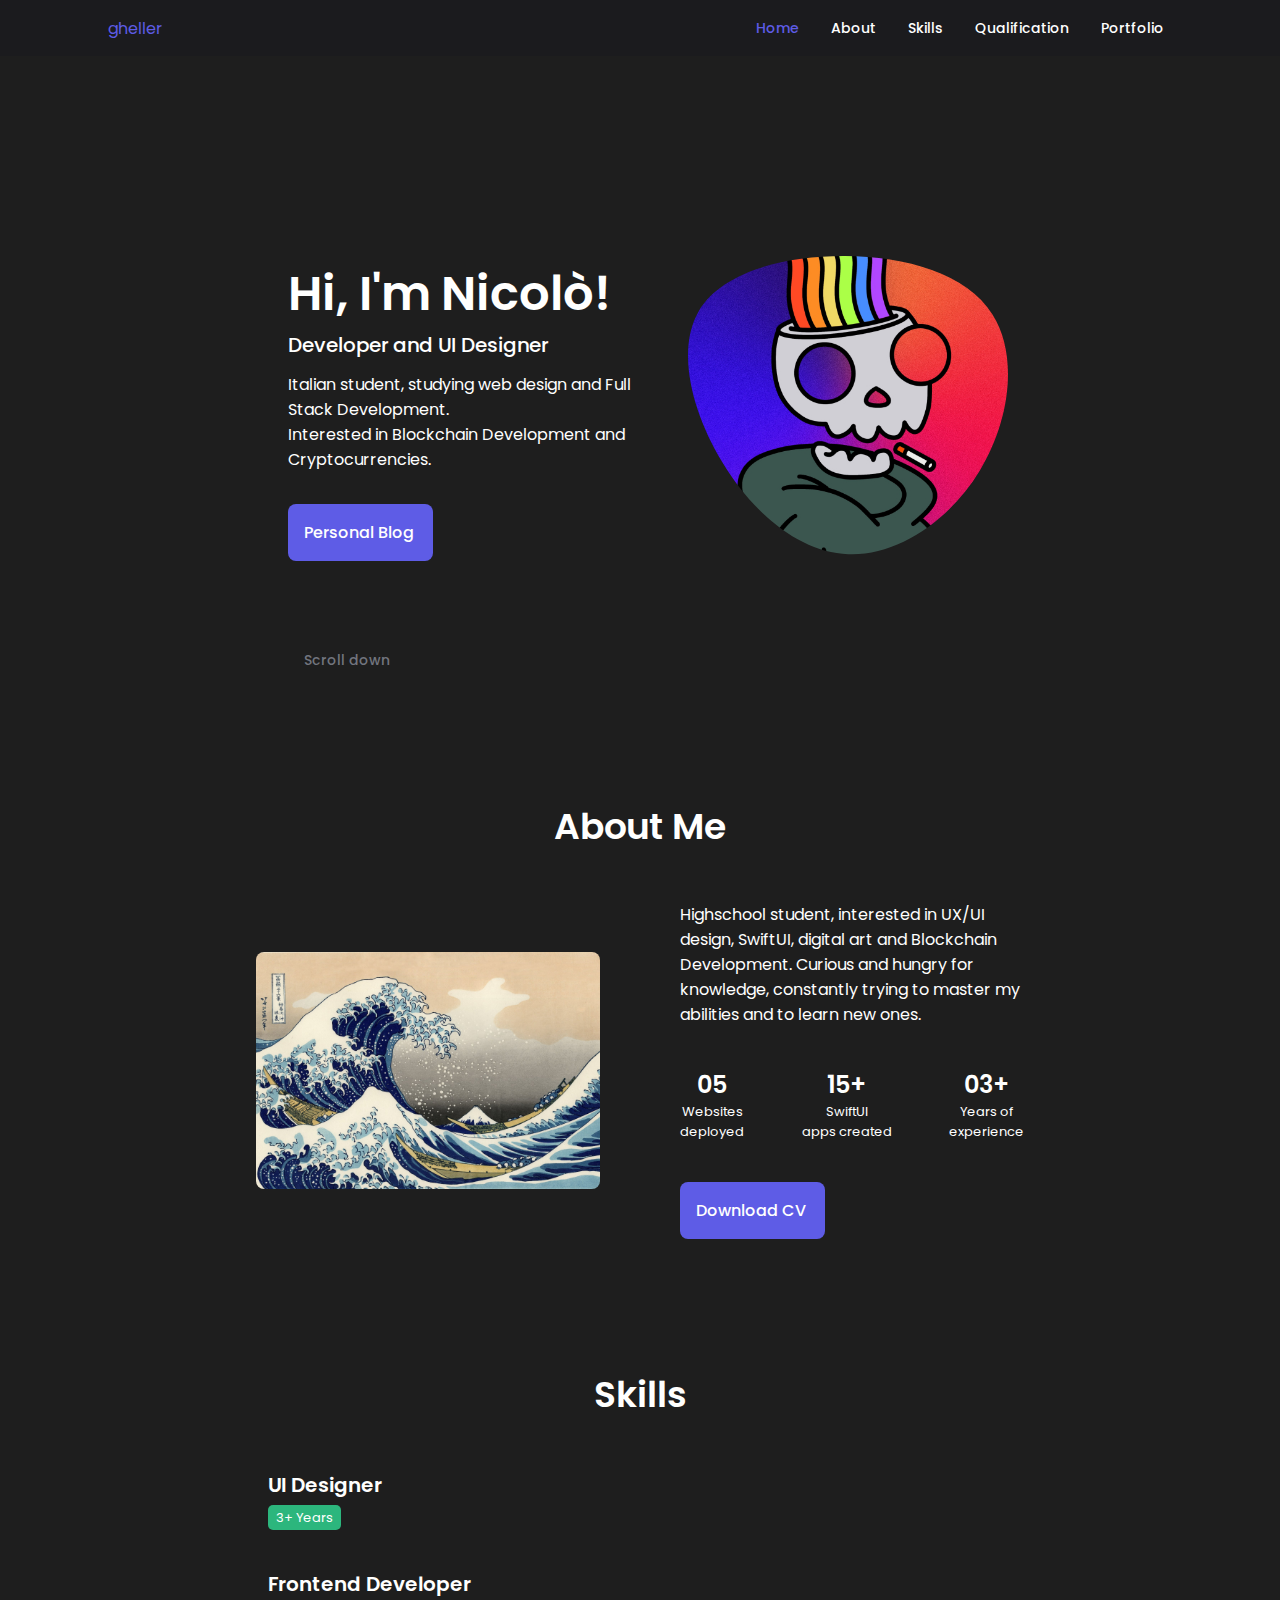
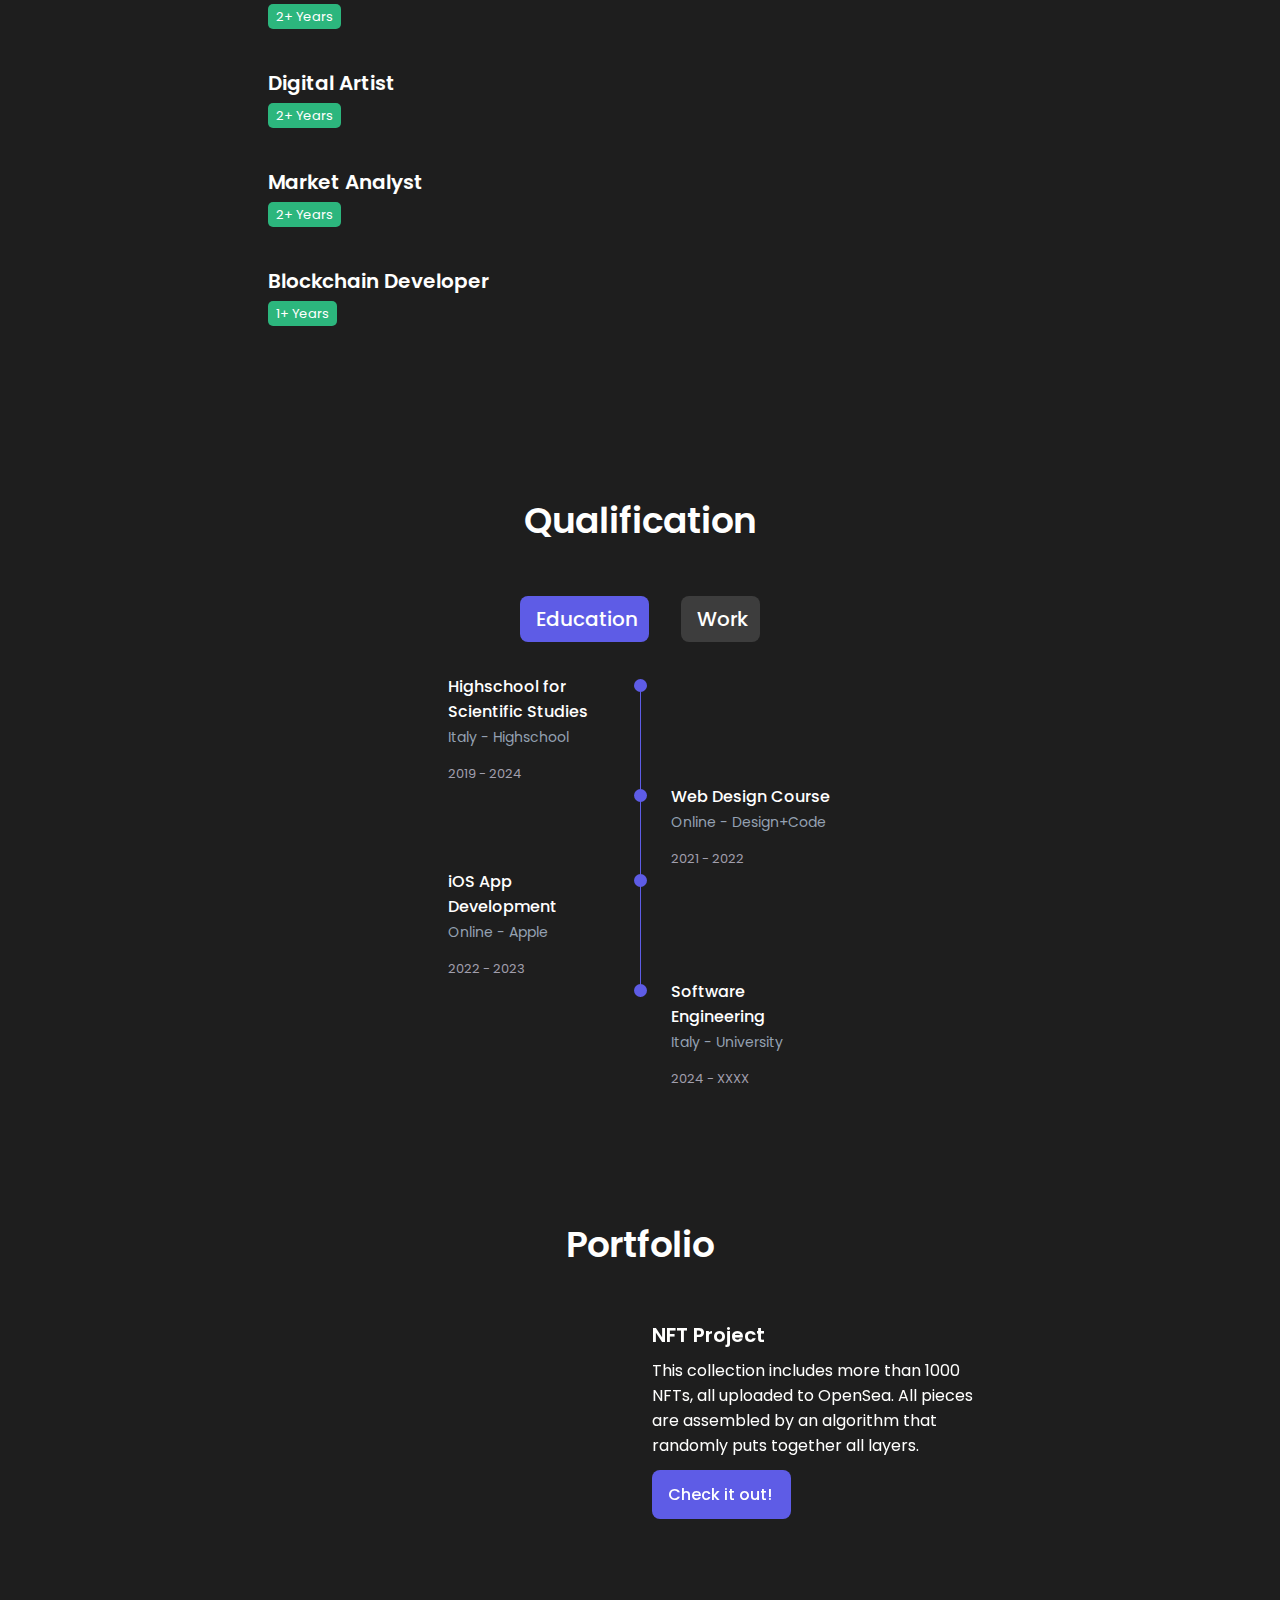
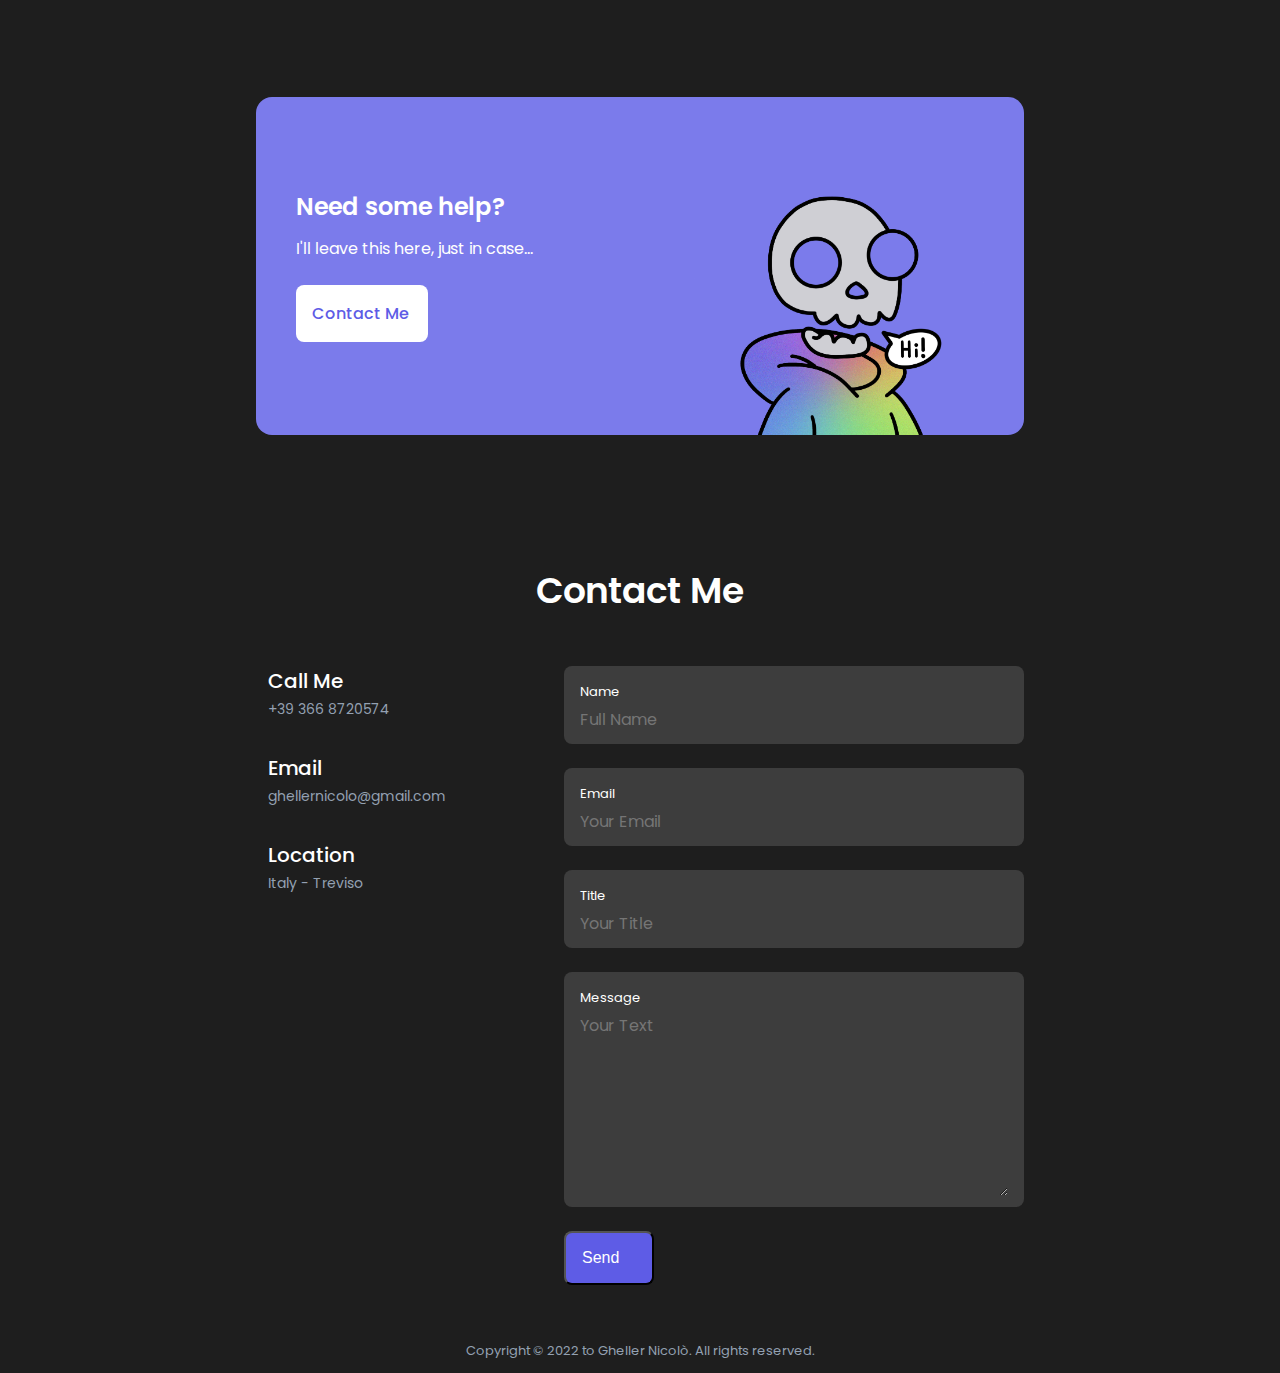
==== commit fd7068a1: "Multiple sections updated" ====
--- a/index.html
+++ b/index.html
@@ -46,11 +46,6 @@
                             </a>
                         </li>
                         <li class="nav__item">
-                            <a href="#services" class="nav__link">
-                                <i class="uil uil-folder-check nav__icon"></i> Services
-                            </a>
-                        </li>
-                        <li class="nav__item">
                             <a href="#portfolio" class="nav__link">
                                 <i class="uil uil-browser nav__icon"></i> Portfolio
                             </a>
@@ -74,16 +69,14 @@
                 <div class="home__container container grid">
                     <div class="home__content grid">
                         <div class="home__social">
+                            <a href="https://github.com/gheIIer" target="_blank" class="home__social-icon">
+                                <i class="uil uil-github"></i>
+                            </a>
+                            <a href="https://twitter.com/gheIIer" target="_blank" class="home__social-icon">
+                                <i class="uil uil-twitter"></i>
+                            </a>
                             <a href="https://www.linkedin.com/" target="_blank" class="home__social-icon">
                                 <i class="uil uil-linkedin"></i>
-                            </a>
-
-                            <a href="https://twitter.com/gheIIer" target="_blank" class="home__social-icon">
-                                <i class="uil uil-twitter"></i>
-                            </a>
-
-                            <a href="https://github.com/gheller3310" target="_blank" class="home__social-icon">
-                                <i class="uil uil-github"></i>
                             </a>
                         </div>
 
@@ -108,7 +101,7 @@
 
                         <div class="home__data">
                             <h1 class="home__title">Hi, I'm Nicolò!</h1>
-                            <h3 class="home__subtitle">UI Designer</h3>
+                            <h3 class="home__subtitle">Developer and UI Designer</h3>
                             <p class="home__description">Italian student, studying web design and Full Stack Development. <br>Interested in Blockchain Development and Cryptocurrencies.</p>
                             <a href="blog.html" class="button button__flex">
                                 Personal Blog <i class="uil uil-edit button__icon"></i>
@@ -135,21 +128,21 @@
 
                     <div class="about__data">
                         <p class="about__description">
-                            Highschool student, interested in UX/UI design, SwiftUI and digital art. Curious and knowledge-hungry, constantly trying to master my abilities and to learn new ones.
+                            Highschool student, interested in UX/UI design, SwiftUI, digital art and Blockchain Development. Curious and hungry for knowledge, constantly trying to master my abilities and to learn new ones.
                         </p>
                         <div class="about__info">
                             <div>
+                                <span class="about__info-title">05</span>
+                                <span class="about__info-name">Websites <br> deployed</span>
+                            </div>
+
+                            <div>
                                 <span class="about__info-title">15+</span>
-                                <span class="about__info-name">XCode <br> apps coded</span>
+                                <span class="about__info-name">SwiftUI <br> apps created</span>
                             </div>
 
                             <div>
-                                <span class="about__info-title">04+</span>
-                                <span class="about__info-name">Completed <br> projects</span>
-                            </div>
-
-                            <div>
-                                <span class="about__info-title">02+</span>
+                                <span class="about__info-title">03+</span>
                                 <span class="about__info-name">Years of <br> experience</span>
                             </div>
                     </div>
@@ -205,7 +198,7 @@
                                 <div class="skills__data">
                                     <div class="skills__titles">
                                         <h3 class="skills__name">Sketch</h3>
-                                        <span class="skills__number">40%</span>
+                                        <span class="skills__number">20%</span>
                                     </div>
                                     <div class="skills__bar">
                                         <span class="skills__percentage skills__sketch"></span>
@@ -231,7 +224,7 @@
                                 <div class="skills__data">
                                     <div class="skills__titles">
                                         <h3 class="skills__name">HTML</h3>
-                                        <span class="skills__number">65%</span>
+                                        <span class="skills__number">90%</span>
                                     </div>
                                     <div class="skills__bar">
                                         <span class="skills__percentage skills__HTML"></span>
@@ -241,20 +234,10 @@
                                 <div class="skills__data">
                                     <div class="skills__titles">
                                         <h3 class="skills__name">CSS</h3>
-                                        <span class="skills__number">40%</span>
+                                        <span class="skills__number">80%</span>
                                     </div>
                                     <div class="skills__bar">
                                         <span class="skills__percentage skills__CSS"></span>
-                                    </div>
-                                </div>
-
-                                <div class="skills__data">
-                                    <div class="skills__titles">
-                                        <h3 class="skills__name">Javascript</h3>
-                                        <span class="skills__number">35%</span>
-                                    </div>
-                                    <div class="skills__bar">
-                                        <span class="skills__percentage skills__javascript"></span>
                                     </div>
                                 </div>
 
@@ -265,6 +248,16 @@
                                     </div>
                                     <div class="skills__bar">
                                         <span class="skills__percentage skills__swift"></span>
+                                    </div>
+                                </div>
+
+                                <div class="skills__data">
+                                    <div class="skills__titles">
+                                        <h3 class="skills__name">Javascript + Typescript </h3>
+                                        <span class="skills__number">40%</span>
+                                    </div>
+                                    <div class="skills__bar">
+                                        <span class="skills__percentage skills__javascript"></span>
                                     </div>
                                 </div>
                             </div>
@@ -282,12 +275,24 @@
 
                                 <i class="uil uil-angle-down skills__arrow"></i>
                             </div>
+                            
 
                             <div class="skills__list grid">
+
+                                <div class="skills__data">
+                                    <div class="skills__titles">
+                                        <h3 class="skills__name">Procreate</h3>
+                                        <span class="skills__number">80%</span>
+                                    </div>
+                                    <div class="skills__bar">
+                                        <span class="skills__percentage skills__procreate"></span>
+                                    </div>
+                                </div>
+                                
                                 <div class="skills__data">
                                     <div class="skills__titles">
                                         <h3 class="skills__name">Photoshop</h3>
-                                        <span class="skills__number">65%</span>
+                                        <span class="skills__number">55%</span>
                                     </div>
                                     <div class="skills__bar">
                                         <span class="skills__percentage skills__photoshop"></span>
@@ -296,7 +301,7 @@
 
                                 <div class="skills__data">
                                     <div class="skills__titles">
-                                        <h3 class="skills__name">Premiere Pro</h3>
+                                        <h3 class="skills__name">Final Cut Pro X</h3>
                                         <span class="skills__number">50%</span>
                                     </div>
                                     <div class="skills__bar">
@@ -307,20 +312,10 @@
                                 <div class="skills__data">
                                     <div class="skills__titles">
                                         <h3 class="skills__name">After Effects</h3>
-                                        <span class="skills__number">30%</span>
+                                        <span class="skills__number">20%</span>
                                     </div>
                                     <div class="skills__bar">
                                         <span class="skills__percentage skills__aftereffects"></span>
-                                    </div>
-                                </div>
-
-                                <div class="skills__data">
-                                    <div class="skills__titles">
-                                        <h3 class="skills__name">Procreate</h3>
-                                        <span class="skills__number">90%</span>
-                                    </div>
-                                    <div class="skills__bar">
-                                        <span class="skills__percentage skills__procreate"></span>
                                     </div>
                                 </div>
                             </div>
@@ -329,6 +324,53 @@
                         <!--==================== SKILLS 4====================-->
                         <div class="skills__content skills__close">
                             <div class="skills__header">
+                                <i class="uil uil-euro-circle skills__icon"></i>
+
+                                <div>
+                                    <h2 class="skills__titles">Market Analyst</h2>
+                                    <span class="skills__subtitle">2+ Years</span>
+                                </div>
+
+                                <i class="uil uil-angle-down skills__arrow"></i>
+                            </div>
+
+                            <div class="skills__list grid">
+                                <div class="skills__data">
+                                    <div class="skills__titles">
+                                        <h3 class="skills__name">Cryptocurrencies</h3>
+                                        <span class="skills__number">75%</span>
+                                    </div>
+                                    <div class="skills__bar">
+                                        <span class="skills__percentage skills__crypto"></span>
+                                    </div>
+                                </div>
+
+                                <div class="skills__data">
+                                    <div class="skills__titles">
+                                        <h3 class="skills__name">TradingView</h3>
+                                        <span class="skills__number">70%</span>
+                                    </div>
+                                    <div class="skills__bar">
+                                        <span class="skills__percentage skills__tradingview"></span>
+                                    </div>
+                                </div>
+
+                                <div class="skills__data">
+                                    <div class="skills__titles">
+                                        <h3 class="skills__name">Stocks</h3>
+                                        <span class="skills__number">30%</span>
+                                    </div>
+                                    <div class="skills__bar">
+                                        <span class="skills__percentage skills__stocks"></span>
+                                    </div>
+                                </div>
+
+                            </div>
+                        </div>
+
+                        <!--==================== SKILLS 5====================-->
+                        <div class="skills__content skills__close">
+                            <div class="skills__header">
                                 <i class="uil uil-globe skills__icon"></i>
 
                                 <div>
@@ -340,20 +382,11 @@
                             </div>
 
                             <div class="skills__list grid">
-                                <div class="skills__data">
-                                    <div class="skills__titles">
-                                        <h3 class="skills__name">Cryptocurrencies</h3>
-                                        <span class="skills__number">90%</span>
-                                    </div>
-                                    <div class="skills__bar">
-                                        <span class="skills__percentage skills__crypto"></span>
-                                    </div>
-                                </div>
 
                                 <div class="skills__data">
                                     <div class="skills__titles">
                                         <h3 class="skills__name">NFTs</h3>
-                                        <span class="skills__number">75%</span>
+                                        <span class="skills__number">65%</span>
                                     </div>
                                     <div class="skills__bar">
                                         <span class="skills__percentage skills__nft"></span>
@@ -362,11 +395,11 @@
 
                                 <div class="skills__data">
                                     <div class="skills__titles">
-                                        <h3 class="skills__name">Solidity</h3>
-                                        <span class="skills__number">20%</span>
-                                    </div>
-                                    <div class="skills__bar">
-                                        <span class="skills__percentage skills__solidity"></span>
+                                        <h3 class="skills__name">Solana</h3>
+                                        <span class="skills__number">30%</span>
+                                    </div>
+                                    <div class="skills__bar">
+                                        <span class="skills__percentage skills__solana"></span>
                                     </div>
                                 </div>
 
@@ -383,12 +416,12 @@
 
                 <div class="qualification__container container">
                     <div class="qualification__tabs">
-                        <div class="qualification__button button--flex qualification__active" data-target='#education'>
+                        <div class="qualification__button button--flex qualification__active education__button" data-target='#education'>
                             <i class="uil uil-graduation-cap qualification__icon"></i>
                             Education
                         </div>
 
-                        <div class="qualification__button button--flex" data-target="#work">
+                        <div class="qualification__button button--flex work__button" data-target="#work">
                             <i class="uil uil-briefcase-alt qualification__icon"></i>
                             Work
                         </div>
@@ -400,7 +433,7 @@
                             <!--==================== QUALIFICATION 1====================-->
                             <div class="qualification__data">
                                 <div>
-                                    <h3 class="qualification__title">Highschool for <br> Scientific Studies</h3>
+                                    <h3 class="qualification__title-education">Highschool for <br> Scientific Studies</h3>
                                     <span class="qualification__subtitle">Italy - Highschool</span>
                                     <div class="qualification__calendar">
                                         <i class="uil uil-calendar-alt"></i>
@@ -424,7 +457,7 @@
                                 </div>
                                 
                                 <div>
-                                    <h3 class="qualification__title">Web Design Course</h3>
+                                    <h3 class="qualification__title-education">Web Design Course</h3>
                                     <span class="qualification__subtitle">Online - Design+Code</span>
                                     <div class="qualification__calendar">
                                         <i class="uil uil-calendar-alt"></i>
@@ -436,7 +469,7 @@
                             <!--==================== QUALIFICATION 3====================-->
                             <div class="qualification__data">
                                 <div>
-                                    <h3 class="qualification__title">iOS App Development</h3>
+                                    <h3 class="qualification__title-education">iOS App Development</h3>
                                     <span class="qualification__subtitle">Online - Apple</span>
                                     <div class="qualification__calendar">
                                         <i class="uil uil-calendar-alt"></i>
@@ -460,7 +493,7 @@
                                 </div>
 
                                 <div>
-                                    <h3 class="qualification__title">Computer Engineering</h3>
+                                    <h3 class="qualification__title-education">Software Engineering</h3>
                                     <span class="qualification__subtitle">Italy - University</span>
                                     <div class="qualification__calendar">
                                         <i class="uil uil-calendar-alt"></i>
@@ -475,7 +508,7 @@
                             <!--==================== QUALIFICATION 1====================-->
                             <div class="qualification__data">
                                 <div>
-                                    <h3 class="qualification__title">Beta Tester for <br> Wireframing App</h3>
+                                    <h3 class="qualification__title-work">Beta Tester for <br> Wireframing App</h3>
                                     <span class="qualification__subtitle">CreativeWithPlay - Online</span>
                                     <div class="qualification__calendar">
                                         <i class="uil uil-calendar-alt"></i>
@@ -499,7 +532,7 @@
                                 </div>
                                 
                                 <div>
-                                    <h3 class="qualification__title">Work in Progress</h3>
+                                    <h3 class="qualification__title-work">Work in Progress</h3>
                                     <span class="qualification__subtitle">. . .</span>
                                     <div class="qualification__calendar">
                                         <i class="uil uil-calendar-alt"></i>
@@ -511,7 +544,7 @@
                             <!--==================== QUALIFICATION 3====================-->
                             <div class="qualification__data">
                                 <div>
-                                    <h3 class="qualification__title">Work in Progress</h3>
+                                    <h3 class="qualification__title-work">Work in Progress</h3>
                                     <span class="qualification__subtitle">. . .</span>
                                     <div class="qualification__calendar">
                                         <i class="uil uil-calendar-alt"></i>
@@ -525,124 +558,6 @@
                                 </div>
                             </div>
 
-                        </div>
-                    </div>
-                </div>
-            </section>
-
-            <!--==================== SERVICES ====================-->
-            <section class="services section" id="services">
-                <h2 class="section__title">Services</h2>
-
-                <div class="services__container container grid">
-                    <!--==================== SERVICES 1====================-->
-                    <div class="services__content">
-                        <div>
-                            <i class="uil uil-web-grid services__icon"></i>
-                            <h3 class="services__title">UI <br> Designer</h3>
-
-                            <span class="button button--flex button--small button--link services__button">
-                                View more
-                                <i class="uil uil-arrow-right button__icon"></i>
-                            </span>
-                            
-                            <div class="services__modal">
-                                <div class="services__modal-content">
-                                    <h4 class="services__modal-title">UI <br> Designer</h4>
-                                    <i class="uil uil-times services__modal-close"></i>
-
-                                    <ul class="services__modal-services grid">
-                                        <li class="services__modal-service">
-                                            <i class="uil uil-check-circle services__modal-icon"></i>
-                                            <p>I develop the user interface.</p>
-                                        </li>
-
-                                        <li class="services__modal-service">
-                                            <i class="uil uil-check-circle services__modal-icon"></i>
-                                            <p>I test the interface.</p>
-                                        </li>
-
-                                        <li class="services__modal-service">
-                                            <i class="uil uil-check-circle services__modal-icon"></i>
-                                            <p>I add micro-interactions.</p>
-                                        </li>
-                                    </ul>
-                                </div>
-                            </div>
-                        </div>
-                    </div>
-
-                    <!--==================== SERVICES 2====================-->
-                    <div class="services__content">
-                        <div>
-                            <i class="uil uil-arrow services__icon"></i>
-                            <h3 class="services__title">Frontend <br> Developer</h3>
-
-                            <span class="button button--flex button--small button--link services__button">
-                                View more
-                                <i class="uil uil-arrow-right button__icon"></i>
-                            </span>
-                            
-                            <div class="services__modal">
-                                <div class="services__modal-content">
-                                    <h4 class="services__modal-title">Frontend <br> Developer</h4>
-                                    <i class="uil uil-times services__modal-close"></i>
-
-                                    <ul class="services__modal-services grid">
-                                        <li class="services__modal-service">
-                                            <i class="uil uil-check-circle services__modal-icon"></i>
-                                            <p>I design the user interface.</p>
-                                        </li>
-
-                                        <li class="services__modal-service">
-                                            <i class="uil uil-check-circle services__modal-icon"></i>
-                                            <p>I transform design into code</p>
-                                        </li>
-
-                                        <li class="services__modal-service">
-                                            <i class="uil uil-check-circle services__modal-icon"></i>
-                                            <p>I add Javascript interactions.</p>
-                                        </li>
-                                    </ul>
-                                </div>
-                            </div>
-                        </div>
-                    </div>
-
-                    <!--==================== SERVICES 3====================-->
-                    <div class="services__content">
-                        <div>
-                            <i class="uil uil-mobile-android services__icon"></i>
-                            <h3 class="services__title">iOS App <br> Developer</h3>
-
-                            <span class="button button--flex button--small button--link services__button">
-                                View more
-                                <i class="uil uil-arrow-right button__icon"></i>
-                            </span>
-                            
-                            <div class="services__modal">
-                                <div class="services__modal-content">
-                                    <h4 class="services__modal-title">iOS App <br> Developer</h4>
-                                    <i class="uil uil-times services__modal-close"></i>
-
-                                    <ul class="services__modal-services grid">
-                                        <li class="services__modal-service">
-                                            <i class="uil uil-check-circle services__modal-icon"></i>
-                                            <p>I design the user interface.</p>
-                                        </li>
-
-                                        <li class="services__modal-service">
-                                            <i class="uil uil-check-circle services__modal-icon"></i>
-                                            <p>I code the UI into SwiftUI.</p>
-                                        </li>
-
-                                        <li class="services__modal-service">
-                                            <i class="uil uil-check-circle services__modal-icon"></i>
-                                            <p>I add micro-interactions.</p>
-                                        </li>
-                                    </ul>
-                                </div>
-                            </div>
                         </div>
                     </div>
                 </div>
@@ -674,7 +589,7 @@
 
                             <div class="portfolio__data">
                                 <h3 class="portfolio__title">NFT Website</h3>
-                                <p class="portfolio__description">Complete NFT website built in Webflow for my NFT project. It also includes animations and transitions.</p>
+                                <p class="portfolio__description">Complete NFT website built in Webflow for my NFT project. It also includes animations, transitions and cool interactions in every section.</p>
                                 
                                 <a href="https://skeletoonz.art" class="button button--flex button--small portfolio__button">
                                     Check it out!
@@ -701,8 +616,8 @@
                             <img src="/img/project4.png" alt="" class="portfolio__img">
 
                             <div class="portfolio__data">
-                                <h3 class="portfolio__title">Neptune Crypto Tracker</h3>
-                                <p class="portfolio__description">Crypto Price Tracker built with React.js. It includes a TradingView widget on the top and a list of the first 250 most famous cryptocurrencies, with all data involving their price movements.</p>
+                                <h3 class="portfolio__title">Neptune Crypto Price Tracker</h3>
+                                <p class="portfolio__description">Crypto Price Tracker built with React.js. It includes a carousel at the top that shows the basic price changes of the main cryptos and a list of the first 250 most famous coins, with all data involving their price movements.</p>
                                 
                                 <a href="https://neptune-zeta.vercel.app" class="button button--flex button--small portfolio__button">
                                     Check it out!
--- a/css/styles.css
+++ b/css/styles.css
@@ -12,8 +12,10 @@
 
     /* HSL color mode */
     --first-color: #5E5CE6;
+    --first-color-hover: #4847b2;
     --first-color-alt: #7B7BEB;
     --first-color-second: #2CB67D;
+    --first-color-second-hover: #259365;
     --paragraph: #94A1B2;
     --article-paragraph: #979797;
     --article-subtitle: #5F5F5F;
@@ -595,15 +597,15 @@
 }
 
 .skills__HTML{
-  width: 65%;
+  width: 90%;
 }
 
 .skills__CSS{
+  width: 80%;
+}
+
+.skills__javascript{
   width: 40%;
-}
-
-.skills__javascript{
-  width: 35%;
 }
 
 .skills__swift{
@@ -619,15 +621,15 @@
 }
 
 .skills__sketch{
-  width: 40%;
+  width: 20%;
 }
 
 .skills__photoshop{
-  width: 65%;
+  width: 55%;
 }
 
 .skills__aftereffects{
-  width: 30%;
+  width: 20%;
 }
 
 .skills__premiere{
@@ -635,19 +637,27 @@
 }
 
 .skills__procreate{
-  width: 90%;
+  width: 80%;
+}
+
+.skills__nft{
+  width: 65%;
+}
+
+.skills__solana{
+  width: 30%;
 }
 
 .skills__crypto{
-  width: 90%;
-}
-
-.skills__nft{
   width: 75%;
 }
 
-.skills__solidity{
-  width: 20%;
+.skills__tradingview{
+  width: 70%;
+}
+
+.skills__stocks{
+  width: 30%;
 }
 
 .skills__close .skills__list{
@@ -667,15 +677,26 @@
 
 
 /*==================== QUALIFICATION ====================*/
-.qualification__title{
+.qualification__title-education{
   font-size: var(--normal-font-size);
   font-weight: var(--font-medium);
   transition: ease-in-out .2s;
 }
 
-.qualification__title:hover{
-  color:#2CB67D;
-}
+.qualification__title-work{
+  font-size: var(--normal-font-size);
+  font-weight: var(--font-medium);
+  transition: ease-in-out .2s;
+}
+
+.qualification__title-education:hover{
+  color: var(--first-color);
+}
+
+.qualification__title-work:hover{
+  color: var(--first-color-second);
+}
+
 
 .qualification__subtitle{
   display: inline-block;
@@ -708,8 +729,17 @@
   cursor: pointer;
 }
 
-.qualification__button:hover{
+.education__button{
   background-color: var(--first-color);
+}
+
+
+.education__button:hover{
+  background-color: var(--first-color-hover);
+}
+
+.work__button:hover{
+  background-color: var(--first-color-second-hover);
 }
 
 .qualification__icon{
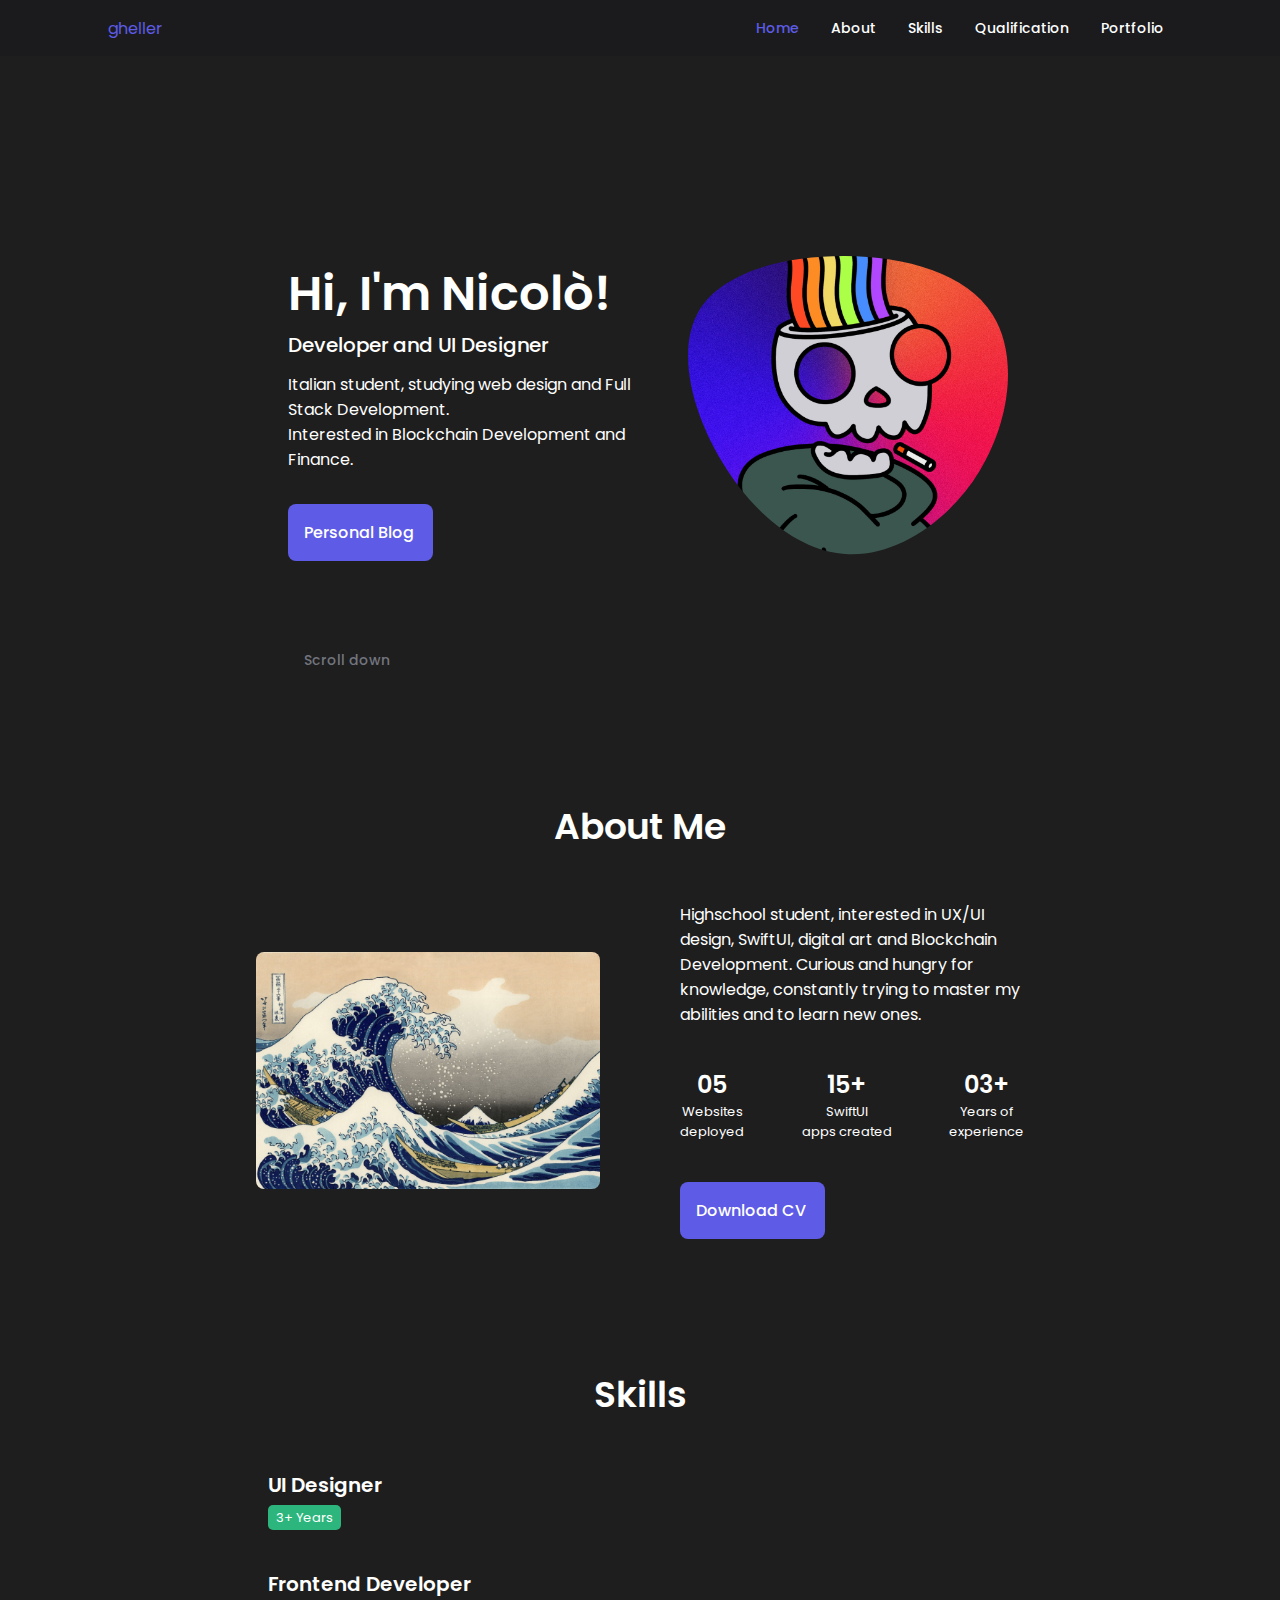
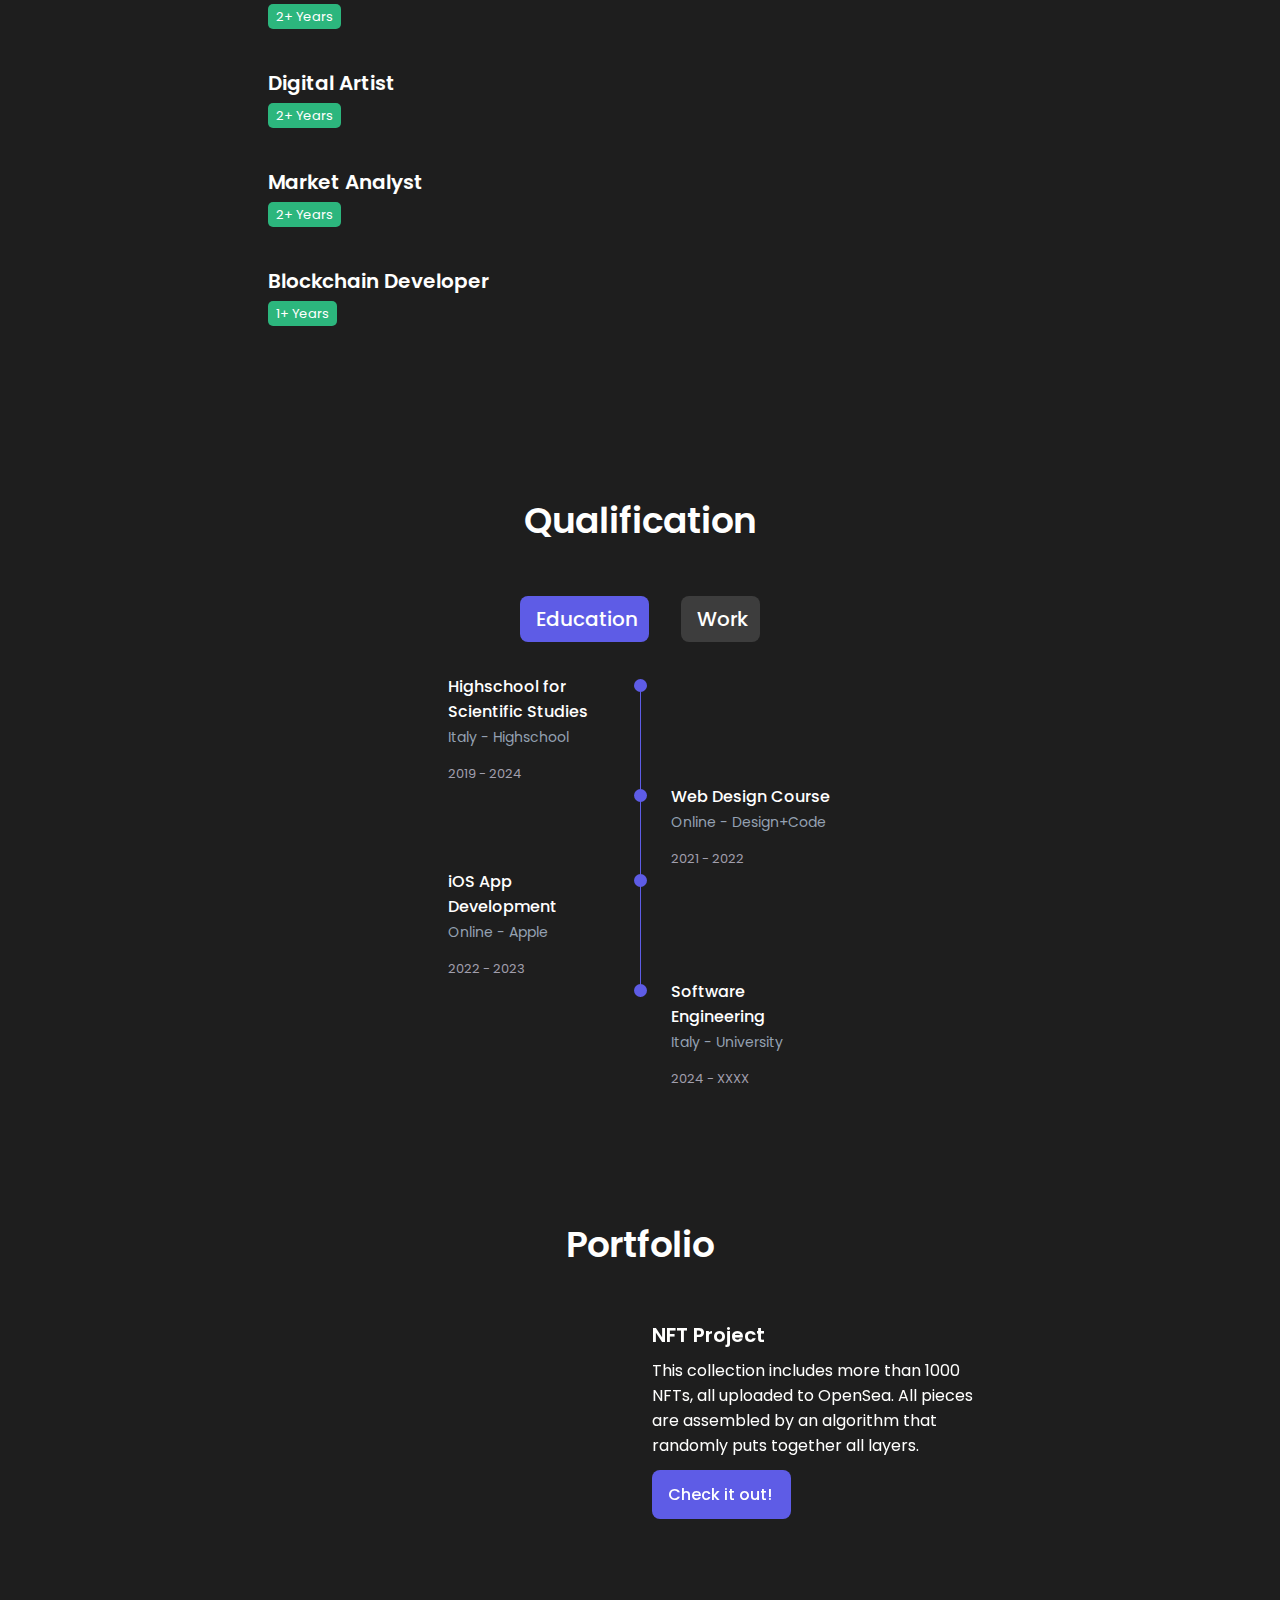
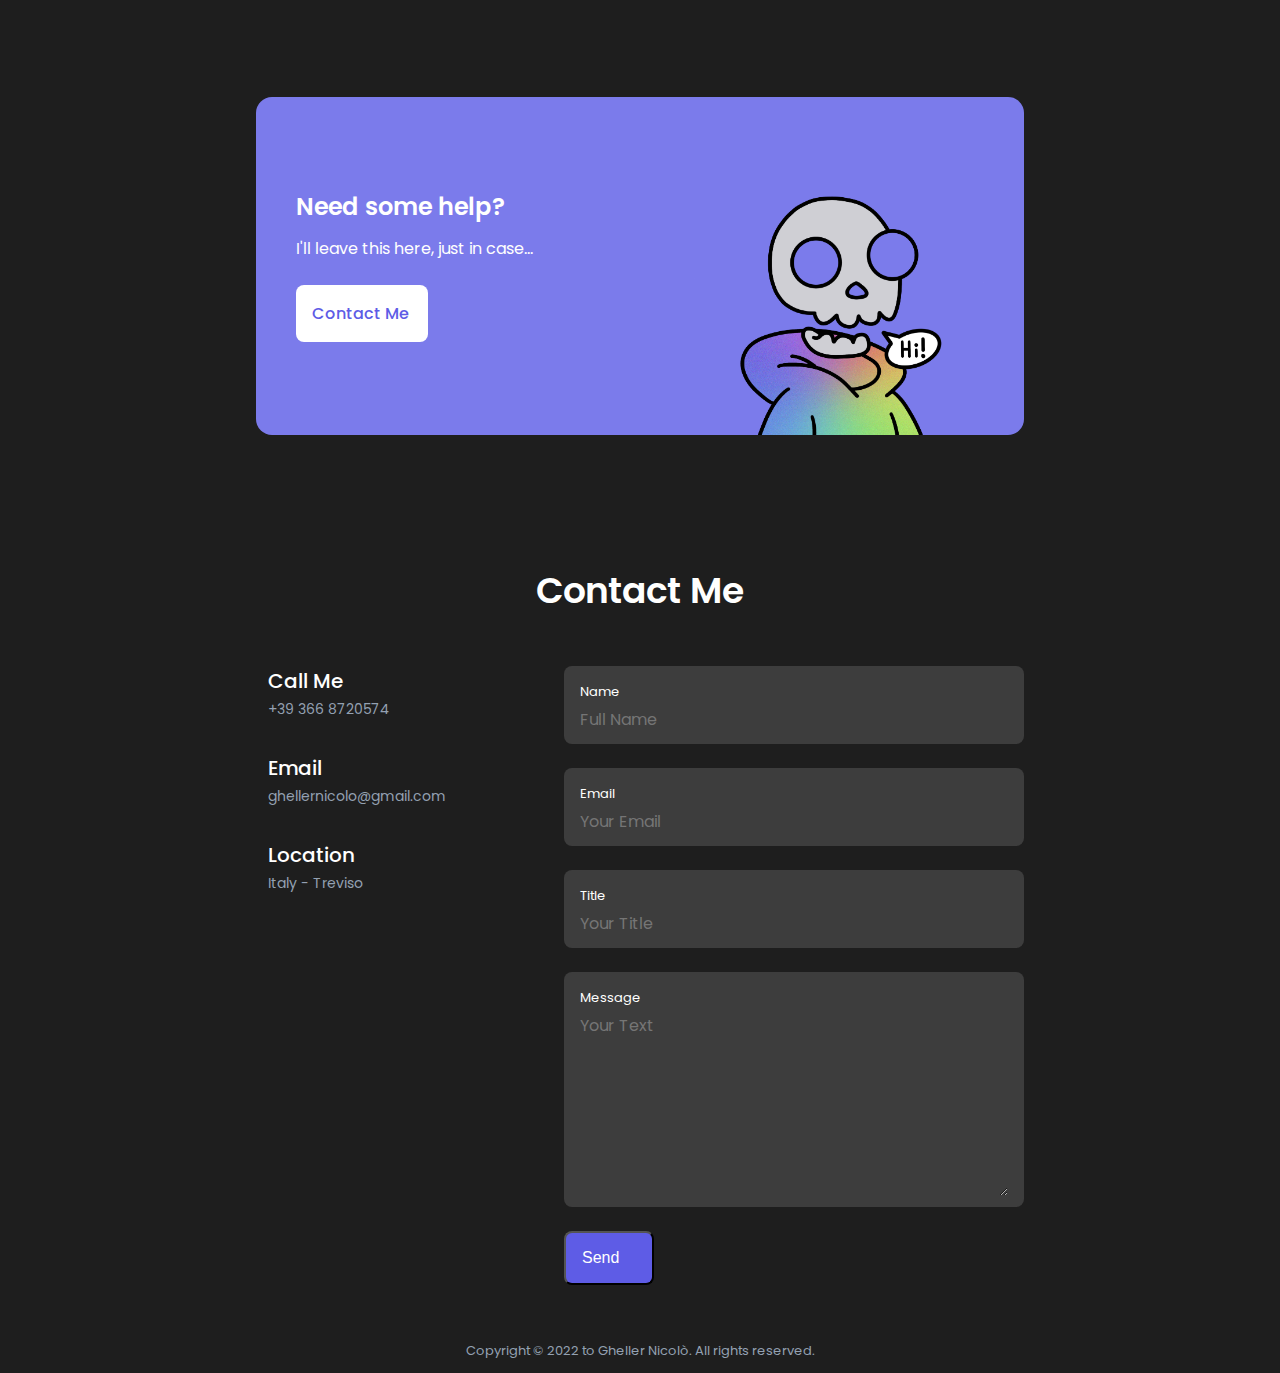
==== commit 4285a945: "Update index.html" ====
--- a/index.html
+++ b/index.html
@@ -102,7 +102,7 @@
                         <div class="home__data">
                             <h1 class="home__title">Hi, I'm Nicolò!</h1>
                             <h3 class="home__subtitle">Developer and UI Designer</h3>
-                            <p class="home__description">Italian student, studying web design and Full Stack Development. <br>Interested in Blockchain Development and Cryptocurrencies.</p>
+                            <p class="home__description">Italian student, studying web design and Full Stack Development. <br>Interested in Blockchain Development and Finance.</p>
                             <a href="blog.html" class="button button__flex">
                                 Personal Blog <i class="uil uil-edit button__icon"></i>
                             </a>
@@ -433,7 +433,7 @@
                             <!--==================== QUALIFICATION 1====================-->
                             <div class="qualification__data">
                                 <div>
-                                    <h3 class="qualification__title-education">Highschool for <br> Scientific Studies</h3>
+                                    <h3 class="qualification__title-education"><a class='qualification__title-education' href="https://www.liceoduca.edu.it/">Highschool for <br> Scientific Studies</a></h3>
                                     <span class="qualification__subtitle">Italy - Highschool</span>
                                     <div class="qualification__calendar">
                                         <i class="uil uil-calendar-alt"></i>
@@ -457,7 +457,7 @@
                                 </div>
                                 
                                 <div>
-                                    <h3 class="qualification__title-education">Web Design Course</h3>
+                                    <h3 class="qualification__title-education"><a class="qualification__title-education" href="https://designcode.io/">Web Design Course</a></h3>
                                     <span class="qualification__subtitle">Online - Design+Code</span>
                                     <div class="qualification__calendar">
                                         <i class="uil uil-calendar-alt"></i>
@@ -469,7 +469,7 @@
                             <!--==================== QUALIFICATION 3====================-->
                             <div class="qualification__data">
                                 <div>
-                                    <h3 class="qualification__title-education">iOS App Development</h3>
+                                    <h3 class="qualification__title-education"><a class="qualification__title-education" href="https://developer.apple.com/learn/curriculum/">iOS App Development</a></h3>
                                     <span class="qualification__subtitle">Online - Apple</span>
                                     <div class="qualification__calendar">
                                         <i class="uil uil-calendar-alt"></i>
@@ -493,7 +493,7 @@
                                 </div>
 
                                 <div>
-                                    <h3 class="qualification__title-education">Software Engineering</h3>
+                                    <h3 class="qualification__title-education"><a class="qualification__title-education" href="https://www.polimi.it/">Software Engineering</a></h3>
                                     <span class="qualification__subtitle">Italy - University</span>
                                     <div class="qualification__calendar">
                                         <i class="uil uil-calendar-alt"></i>
@@ -508,7 +508,7 @@
                             <!--==================== QUALIFICATION 1====================-->
                             <div class="qualification__data">
                                 <div>
-                                    <h3 class="qualification__title-work">Beta Tester for <br> Wireframing App</h3>
+                                    <h3 class="qualification__title-work"><a class="qualification__title-work" href="https://www.createwithplay.com/">Beta Tester for <br> Wireframing App</a></h3>
                                     <span class="qualification__subtitle">CreativeWithPlay - Online</span>
                                     <div class="qualification__calendar">
                                         <i class="uil uil-calendar-alt"></i>
@@ -688,7 +688,7 @@
                         </div>
                     </div>
 
-                    <form action="https://formsubmit.co/el/humoca" method="POST" class="contact__form">
+                    <form action="https://formsubmit.co/el/gebevi" method="POST" class="contact__form">
                         <div class="contact__inputs grid">
                             <div class="contact__content">
                                 <label for="" class="contact__label">Name</label>
--- a/css/styles.css
+++ b/css/styles.css
@@ -678,12 +678,14 @@
 
 /*==================== QUALIFICATION ====================*/
 .qualification__title-education{
+  color: var(--text-color);
   font-size: var(--normal-font-size);
   font-weight: var(--font-medium);
   transition: ease-in-out .2s;
 }
 
 .qualification__title-work{
+  color: var(--text-color);
   font-size: var(--normal-font-size);
   font-weight: var(--font-medium);
   transition: ease-in-out .2s;
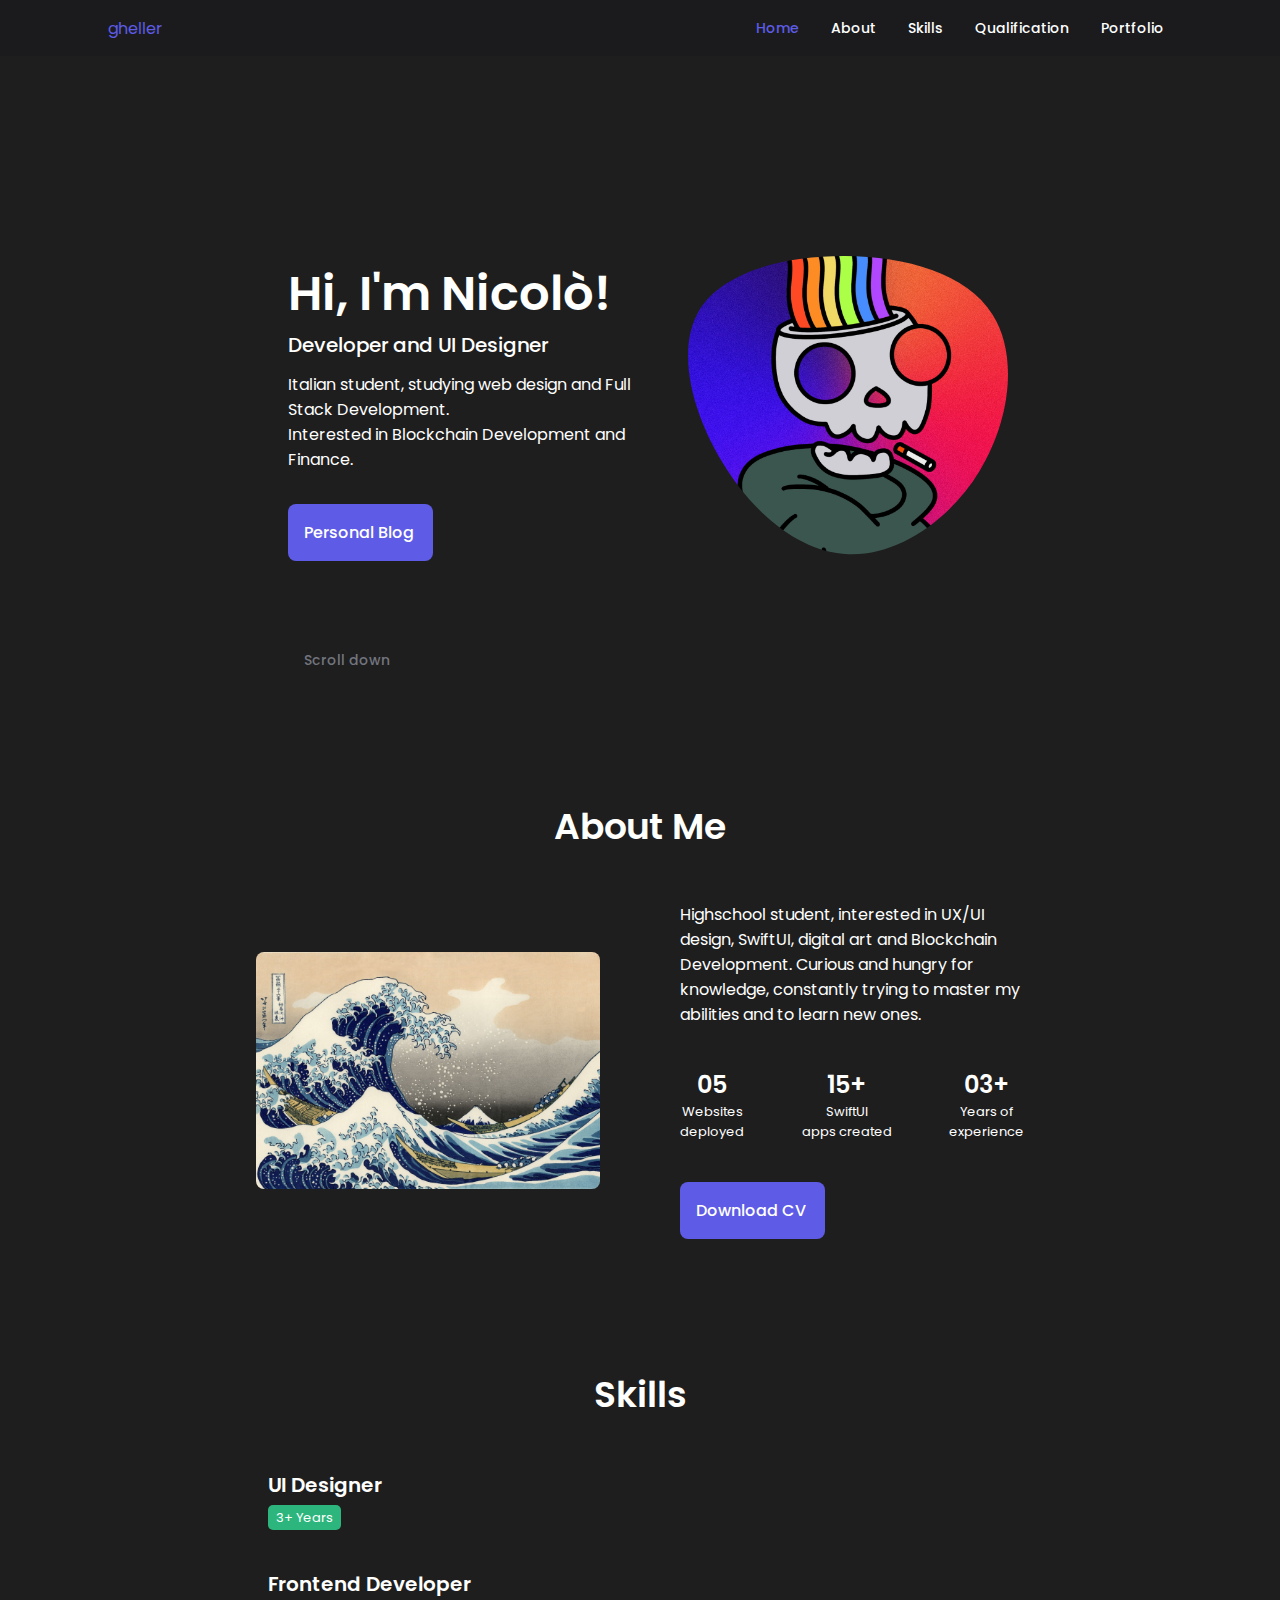
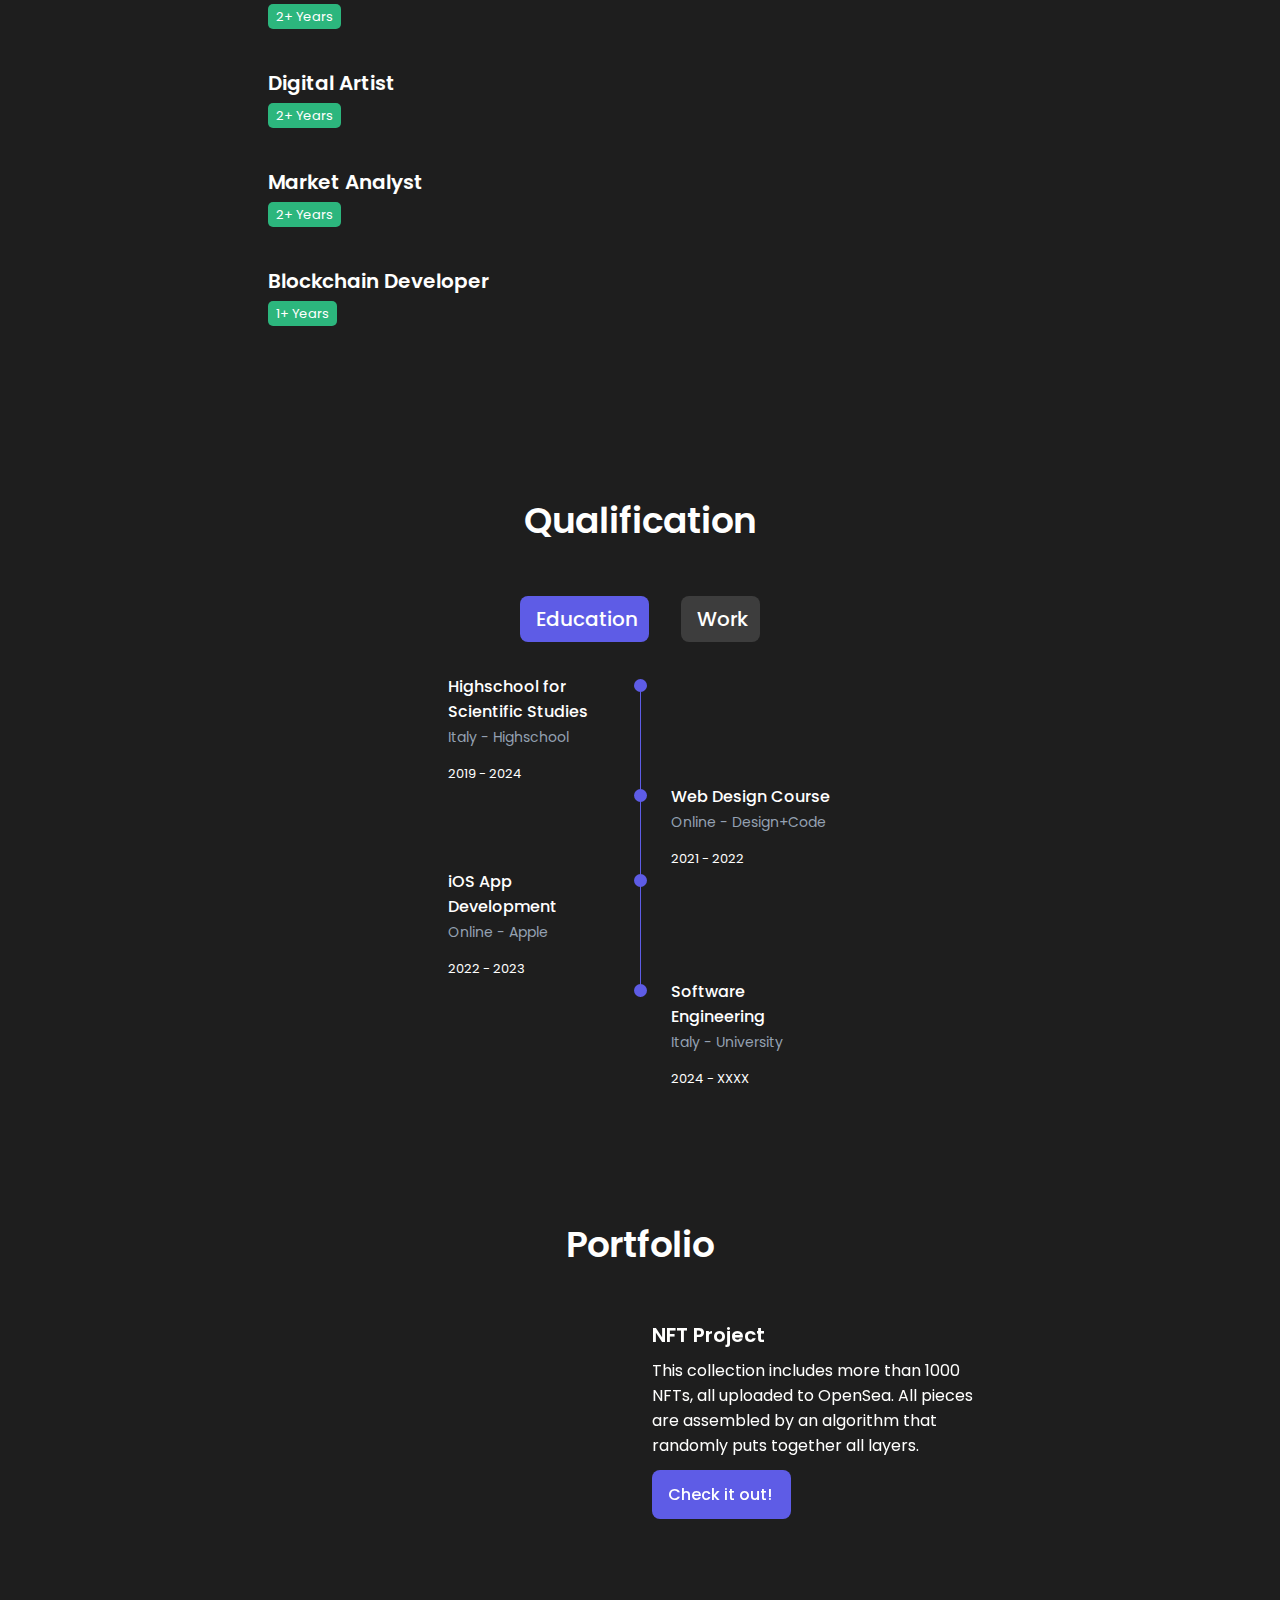
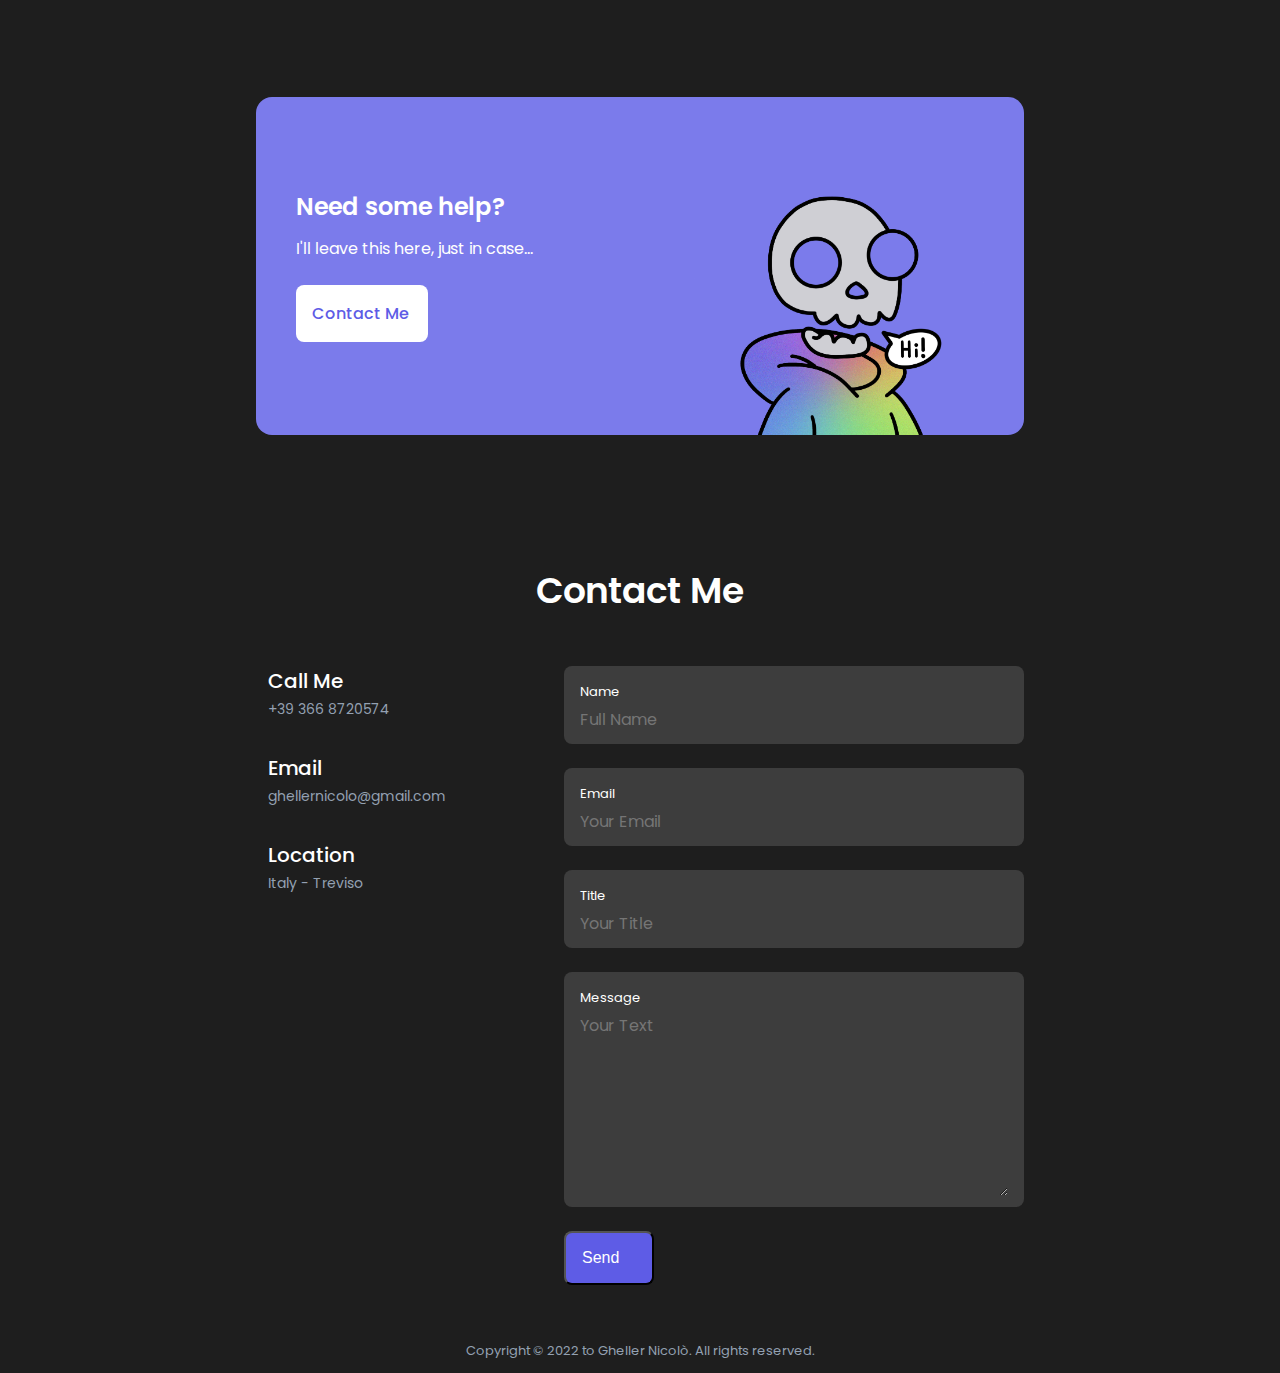
==== commit c84f1754: "Changed skills values" ====
--- a/index.html
+++ b/index.html
@@ -234,7 +234,7 @@
                                 <div class="skills__data">
                                     <div class="skills__titles">
                                         <h3 class="skills__name">CSS</h3>
-                                        <span class="skills__number">80%</span>
+                                        <span class="skills__number">70%</span>
                                     </div>
                                     <div class="skills__bar">
                                         <span class="skills__percentage skills__CSS"></span>
@@ -244,7 +244,7 @@
                                 <div class="skills__data">
                                     <div class="skills__titles">
                                         <h3 class="skills__name">SwiftUI</h3>
-                                        <span class="skills__number">70%</span>
+                                        <span class="skills__number">60%</span>
                                     </div>
                                     <div class="skills__bar">
                                         <span class="skills__percentage skills__swift"></span>
@@ -254,7 +254,7 @@
                                 <div class="skills__data">
                                     <div class="skills__titles">
                                         <h3 class="skills__name">Javascript + Typescript </h3>
-                                        <span class="skills__number">40%</span>
+                                        <span class="skills__number">20%</span>
                                     </div>
                                     <div class="skills__bar">
                                         <span class="skills__percentage skills__javascript"></span>
@@ -292,7 +292,7 @@
                                 <div class="skills__data">
                                     <div class="skills__titles">
                                         <h3 class="skills__name">Photoshop</h3>
-                                        <span class="skills__number">55%</span>
+                                        <span class="skills__number">50%</span>
                                     </div>
                                     <div class="skills__bar">
                                         <span class="skills__percentage skills__photoshop"></span>
@@ -312,7 +312,7 @@
                                 <div class="skills__data">
                                     <div class="skills__titles">
                                         <h3 class="skills__name">After Effects</h3>
-                                        <span class="skills__number">20%</span>
+                                        <span class="skills__number">10%</span>
                                     </div>
                                     <div class="skills__bar">
                                         <span class="skills__percentage skills__aftereffects"></span>
@@ -688,7 +688,7 @@
                         </div>
                     </div>
 
-                    <form action="https://formsubmit.co/el/gebevi" method="POST" class="contact__form">
+                    <form action="https://formsubmit.co/4fbf57f796ce0c49f903608ed289d89a" method="POST" class="contact__form">
                         <div class="contact__inputs grid">
                             <div class="contact__content">
                                 <label for="" class="contact__label">Name</label>
--- a/css/styles.css
+++ b/css/styles.css
@@ -7,8 +7,6 @@
     --header-height: 3rem;
 
     /*========== Colors ==========*/
-    /* Change favorite color */
-    --hue-color: 250; /*Purple 250 - Green 142 - Blue 230 - Pink 340*/
 
     /* HSL color mode */
     --first-color: #5E5CE6;
@@ -601,15 +599,15 @@
 }
 
 .skills__CSS{
-  width: 80%;
+  width: 70%;
 }
 
 .skills__javascript{
-  width: 40%;
+  width: 20%;
 }
 
 .skills__swift{
-  width: 70%;
+  width: 60%;
 }
 
 .skills__figma{
@@ -625,11 +623,11 @@
 }
 
 .skills__photoshop{
-  width: 55%;
+  width: 50%;
 }
 
 .skills__aftereffects{
-  width: 20%;
+  width: 10%;
 }
 
 .skills__premiere{
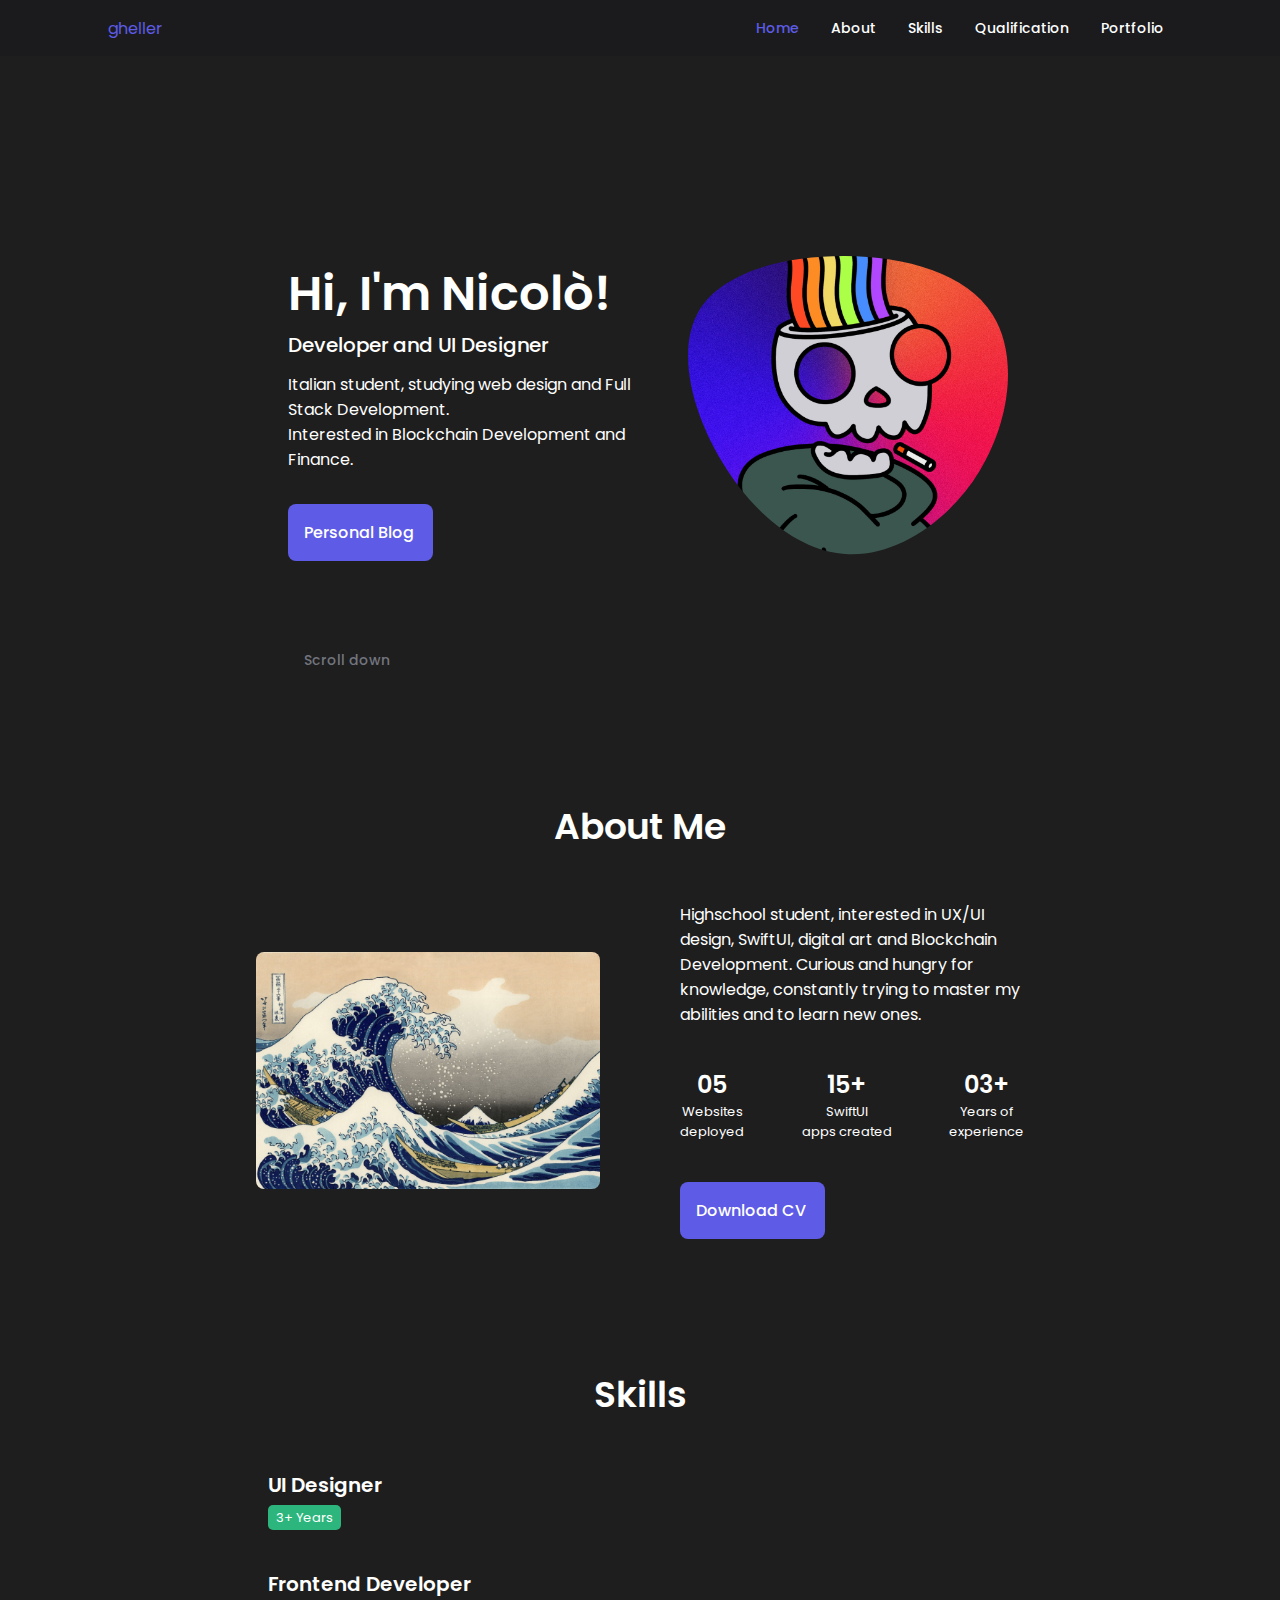
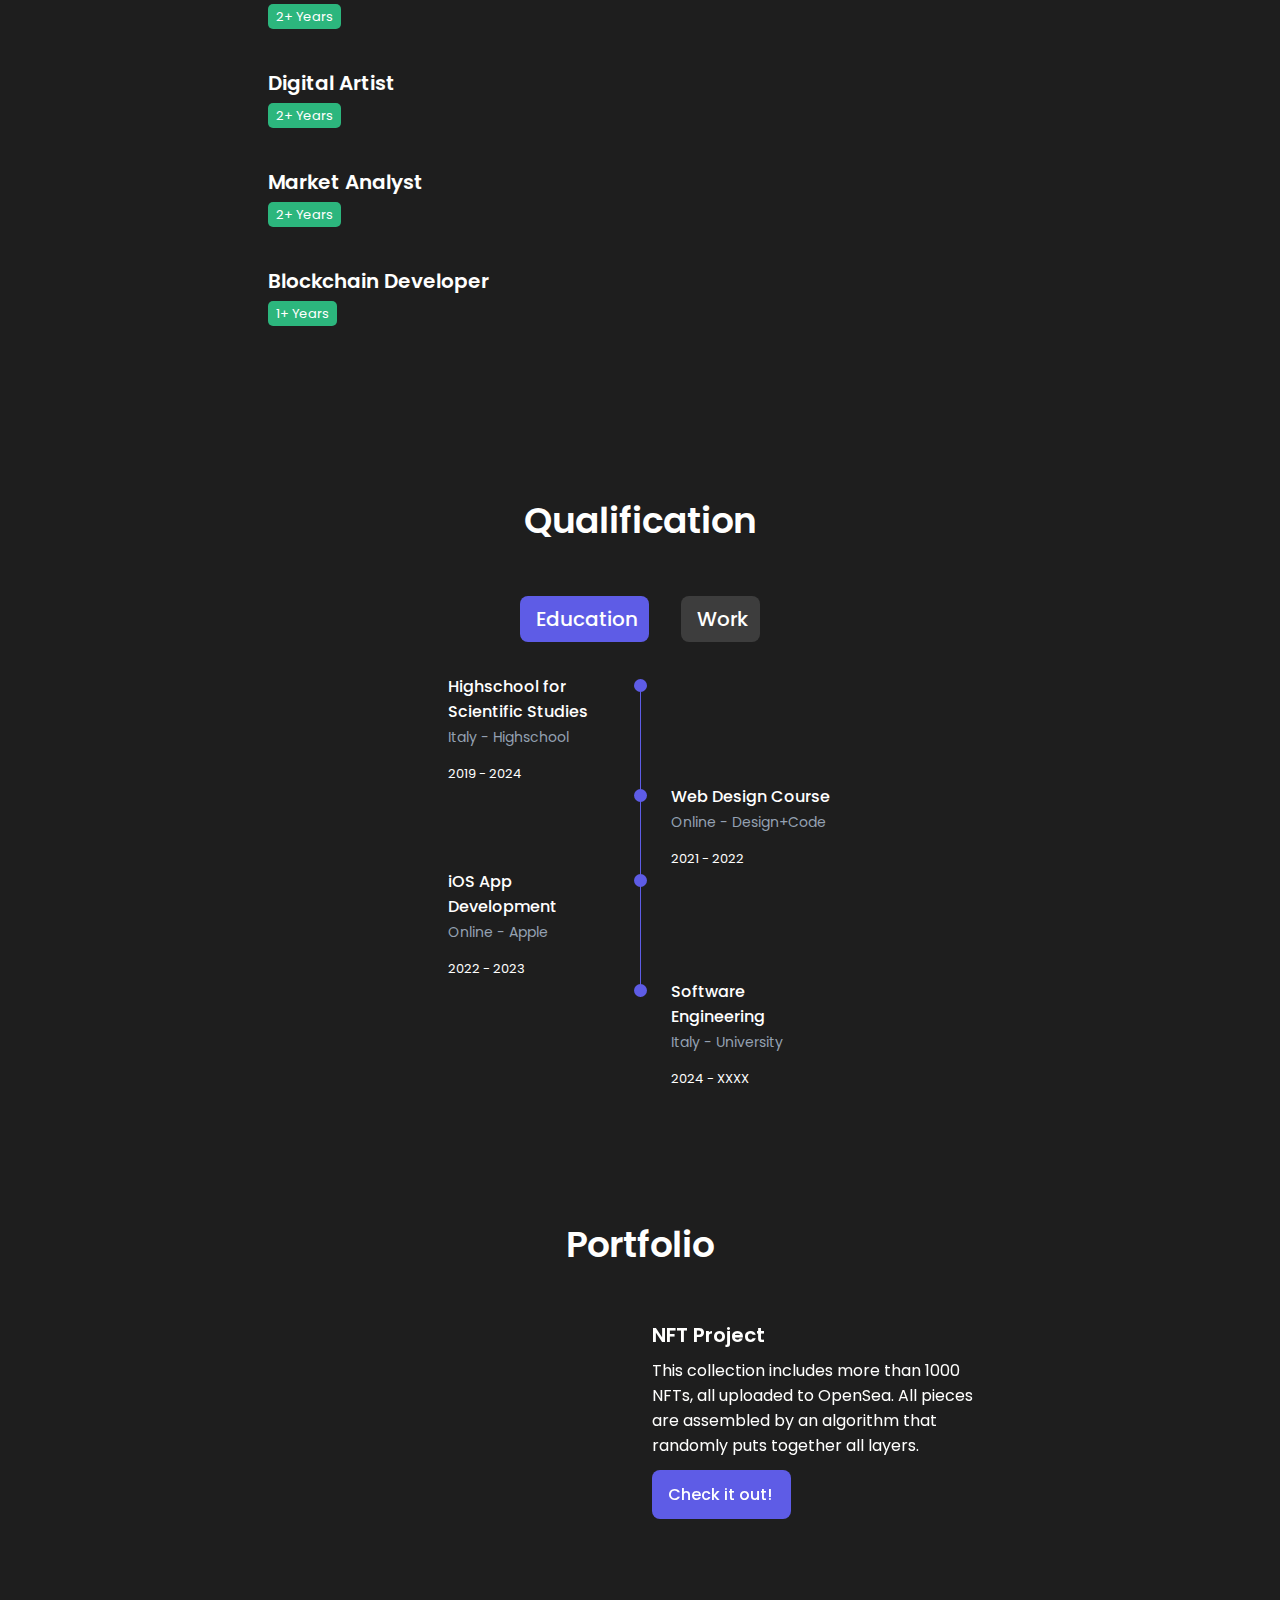
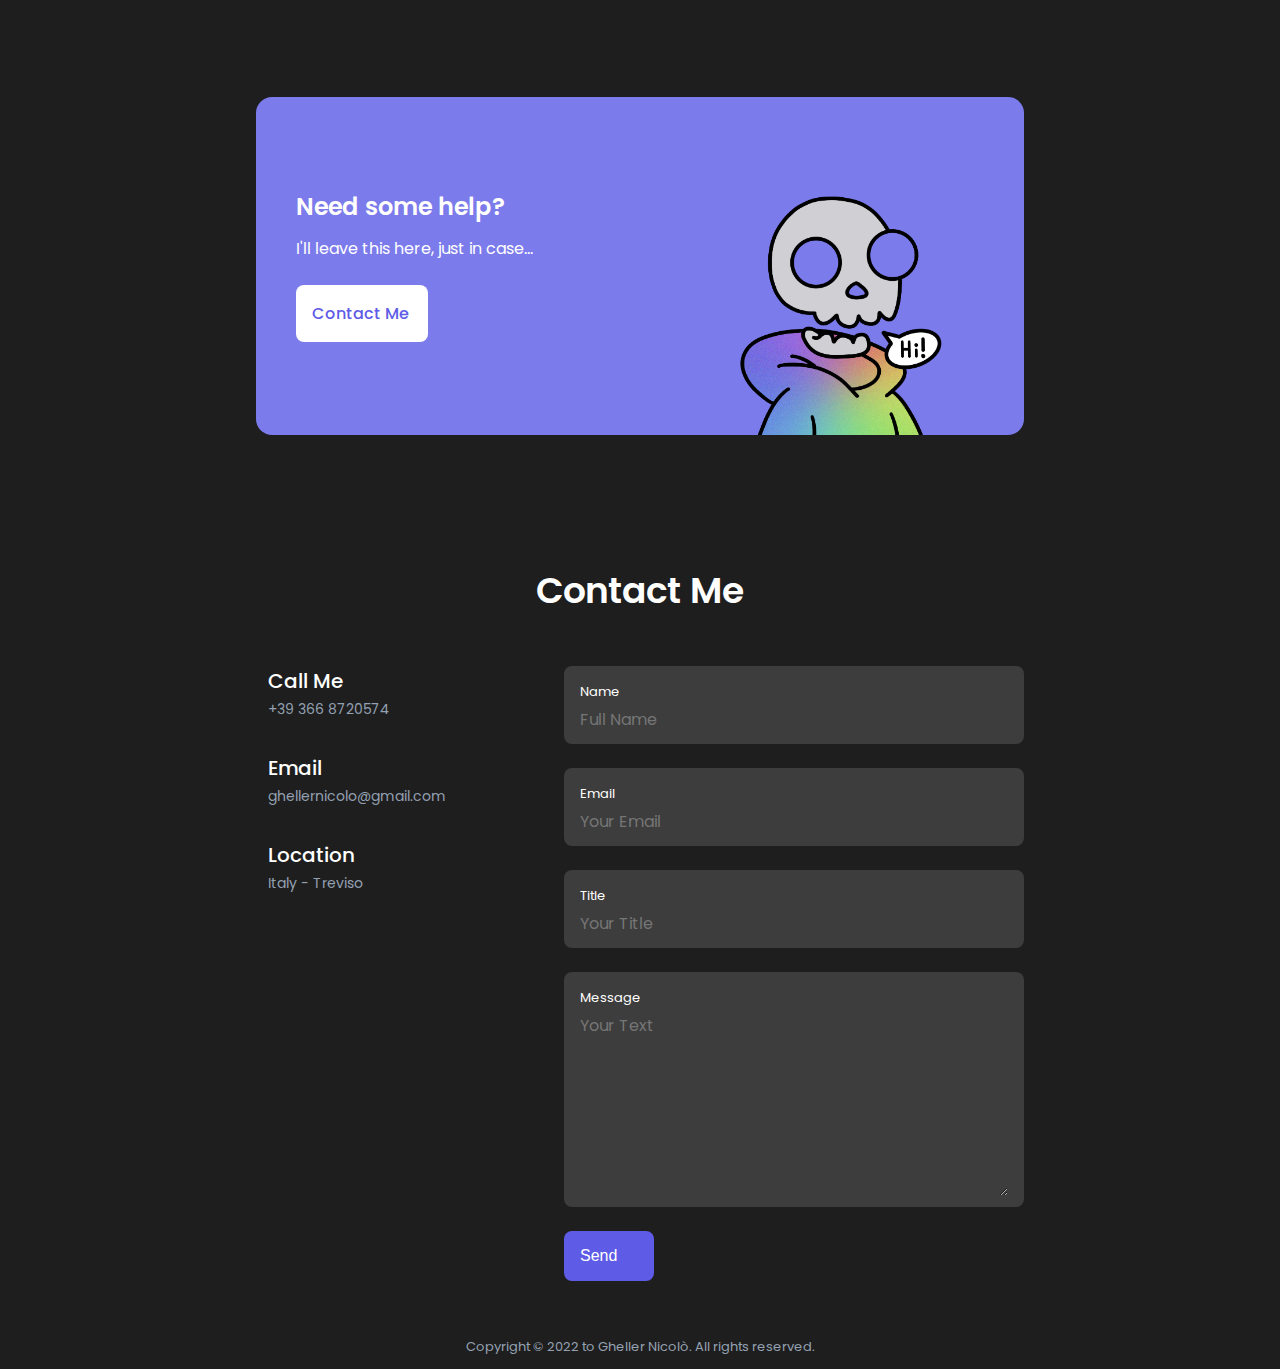
==== commit 565087c9: "Update index.html" ====
--- a/index.html
+++ b/index.html
@@ -177,21 +177,21 @@
                             <div class="skills__list grid">
                                 <div class="skills__data">
                                     <div class="skills__titles">
-                                        <h3 class="skills__name">Figma</h3>
-                                        <span class="skills__number">85%</span>
-                                    </div>
-                                    <div class="skills__bar">
-                                        <span class="skills__percentage skills__figma"></span>
-                                    </div>
-                                </div>
-
-                                <div class="skills__data">
-                                    <div class="skills__titles">
                                         <h3 class="skills__name">Webflow</h3>
                                         <span class="skills__number">75%</span>
                                     </div>
                                     <div class="skills__bar">
                                         <span class="skills__percentage skills__webflow"></span>
+                                    </div>
+                                </div>
+                                
+                                <div class="skills__data">
+                                    <div class="skills__titles">
+                                        <h3 class="skills__name">Figma</h3>
+                                        <span class="skills__number">65%</span>
+                                    </div>
+                                    <div class="skills__bar">
+                                        <span class="skills__percentage skills__figma"></span>
                                     </div>
                                 </div>
 
@@ -224,7 +224,7 @@
                                 <div class="skills__data">
                                     <div class="skills__titles">
                                         <h3 class="skills__name">HTML</h3>
-                                        <span class="skills__number">90%</span>
+                                        <span class="skills__number">80%</span>
                                     </div>
                                     <div class="skills__bar">
                                         <span class="skills__percentage skills__HTML"></span>
@@ -234,7 +234,7 @@
                                 <div class="skills__data">
                                     <div class="skills__titles">
                                         <h3 class="skills__name">CSS</h3>
-                                        <span class="skills__number">70%</span>
+                                        <span class="skills__number">50%</span>
                                     </div>
                                     <div class="skills__bar">
                                         <span class="skills__percentage skills__CSS"></span>
@@ -244,7 +244,7 @@
                                 <div class="skills__data">
                                     <div class="skills__titles">
                                         <h3 class="skills__name">SwiftUI</h3>
-                                        <span class="skills__number">60%</span>
+                                        <span class="skills__number">30%</span>
                                     </div>
                                     <div class="skills__bar">
                                         <span class="skills__percentage skills__swift"></span>
@@ -292,7 +292,7 @@
                                 <div class="skills__data">
                                     <div class="skills__titles">
                                         <h3 class="skills__name">Photoshop</h3>
-                                        <span class="skills__number">50%</span>
+                                        <span class="skills__number">40%</span>
                                     </div>
                                     <div class="skills__bar">
                                         <span class="skills__percentage skills__photoshop"></span>
@@ -302,7 +302,7 @@
                                 <div class="skills__data">
                                     <div class="skills__titles">
                                         <h3 class="skills__name">Final Cut Pro X</h3>
-                                        <span class="skills__number">50%</span>
+                                        <span class="skills__number">40%</span>
                                     </div>
                                     <div class="skills__bar">
                                         <span class="skills__percentage skills__premiere"></span>
@@ -358,7 +358,7 @@
                                 <div class="skills__data">
                                     <div class="skills__titles">
                                         <h3 class="skills__name">Stocks</h3>
-                                        <span class="skills__number">30%</span>
+                                        <span class="skills__number">20%</span>
                                     </div>
                                     <div class="skills__bar">
                                         <span class="skills__percentage skills__stocks"></span>
@@ -396,7 +396,7 @@
                                 <div class="skills__data">
                                     <div class="skills__titles">
                                         <h3 class="skills__name">Solana</h3>
-                                        <span class="skills__number">30%</span>
+                                        <span class="skills__number">10%</span>
                                     </div>
                                     <div class="skills__bar">
                                         <span class="skills__percentage skills__solana"></span>
@@ -622,6 +622,21 @@
                                 <a href="https://neptune-zeta.vercel.app" class="button button--flex button--small portfolio__button">
                                     Check it out!
                                     <i class="uil uil-bitcoin-circle button__icon"></i>
+                                </a>
+                            </div>
+                        </div>
+
+                        <!--==================== PORTFOLIO 5 ====================-->
+                        <div class="portfolio__content grid swiper-slide">
+                            <img src="/img/project5.png" alt="" class="portfolio__img">
+
+                            <div class="portfolio__data">
+                                <h3 class="portfolio__title">Koisushi website</h3>
+                                <p class="portfolio__description">Well-designed sushi website built with html/css and javascript. Light/Dark mode switch and revealing animation included.</p>
+                                
+                                <a href="https://koisushi.netlify.app/" class="button button--flex button--small portfolio__button">
+                                    Check it out!
+                                    <i class="uil uil-utensils button__icon"></i>
                                 </a>
                             </div>
                         </div>
--- a/css/styles.css
+++ b/css/styles.css
@@ -444,6 +444,7 @@
   font-size: medium;
   cursor: pointer;
   width: 90px;
+  border: hidden;
 }
 
 .button--submit:hover{
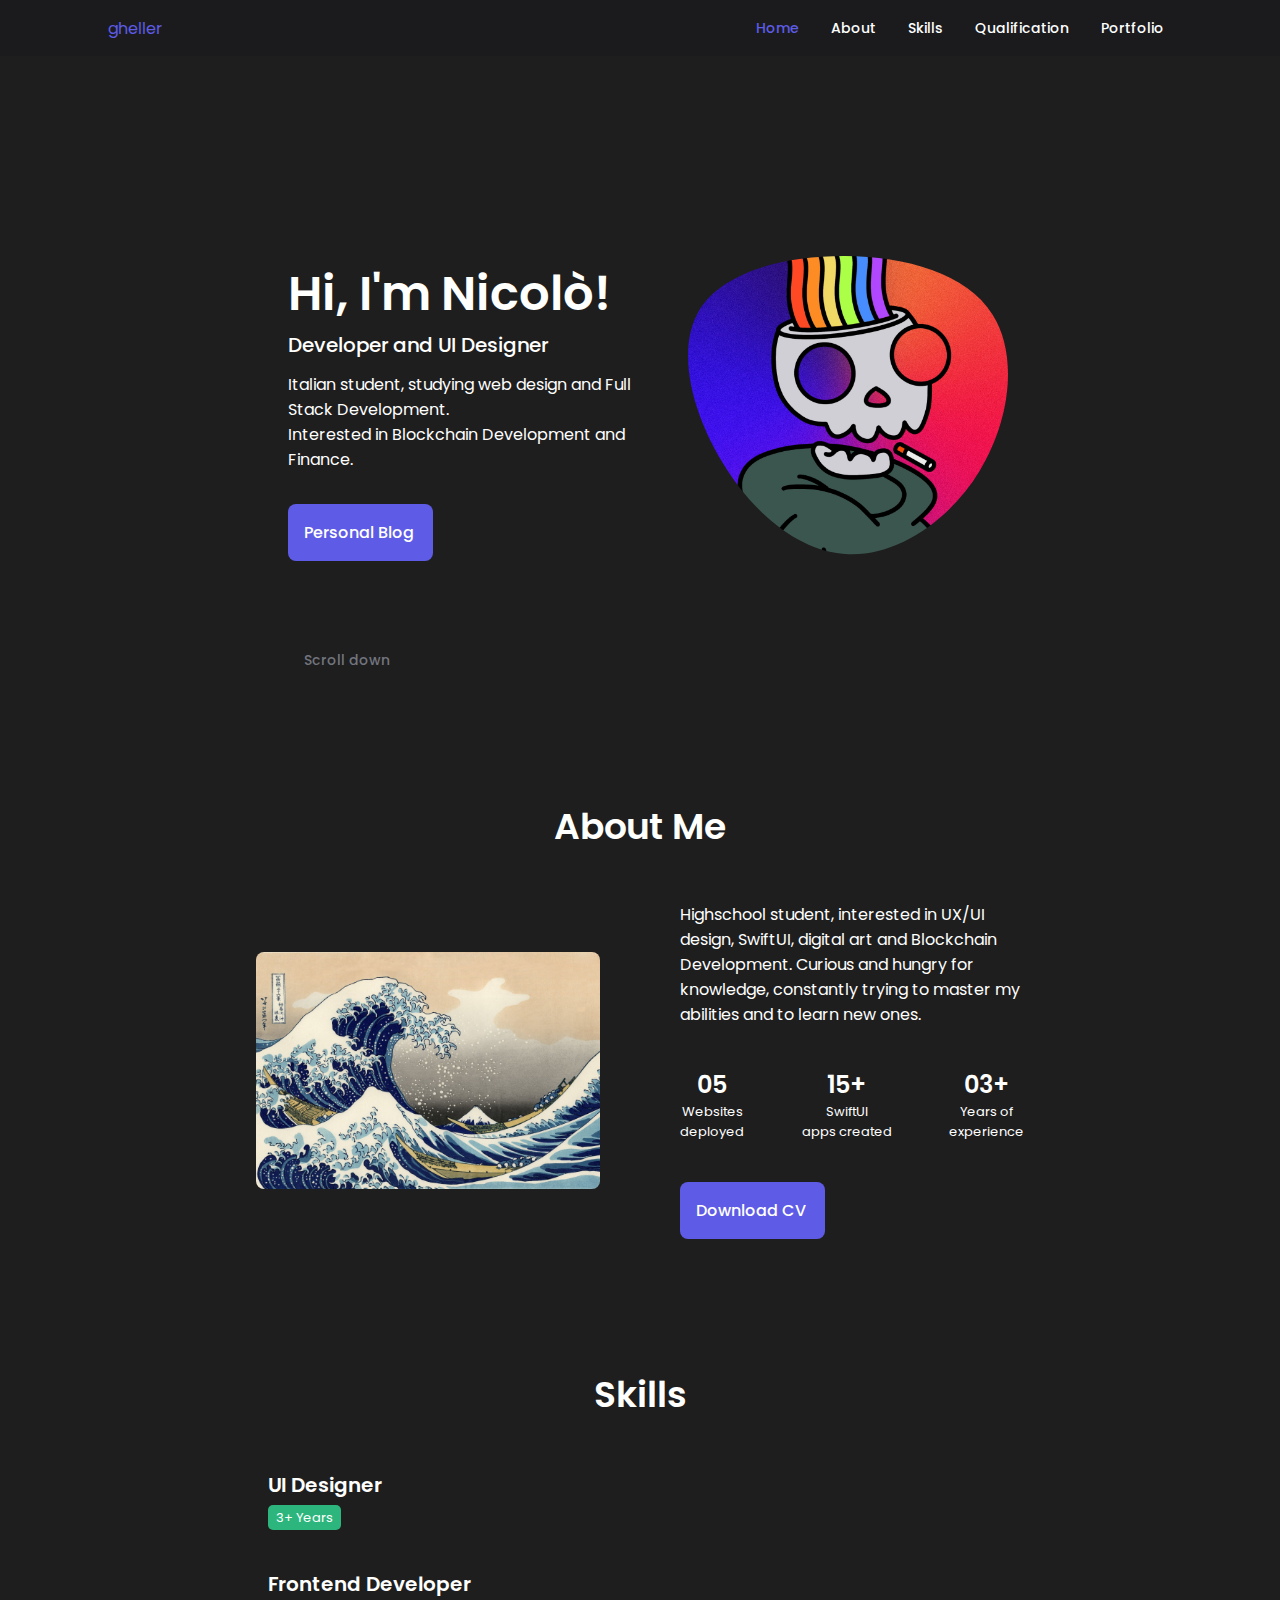
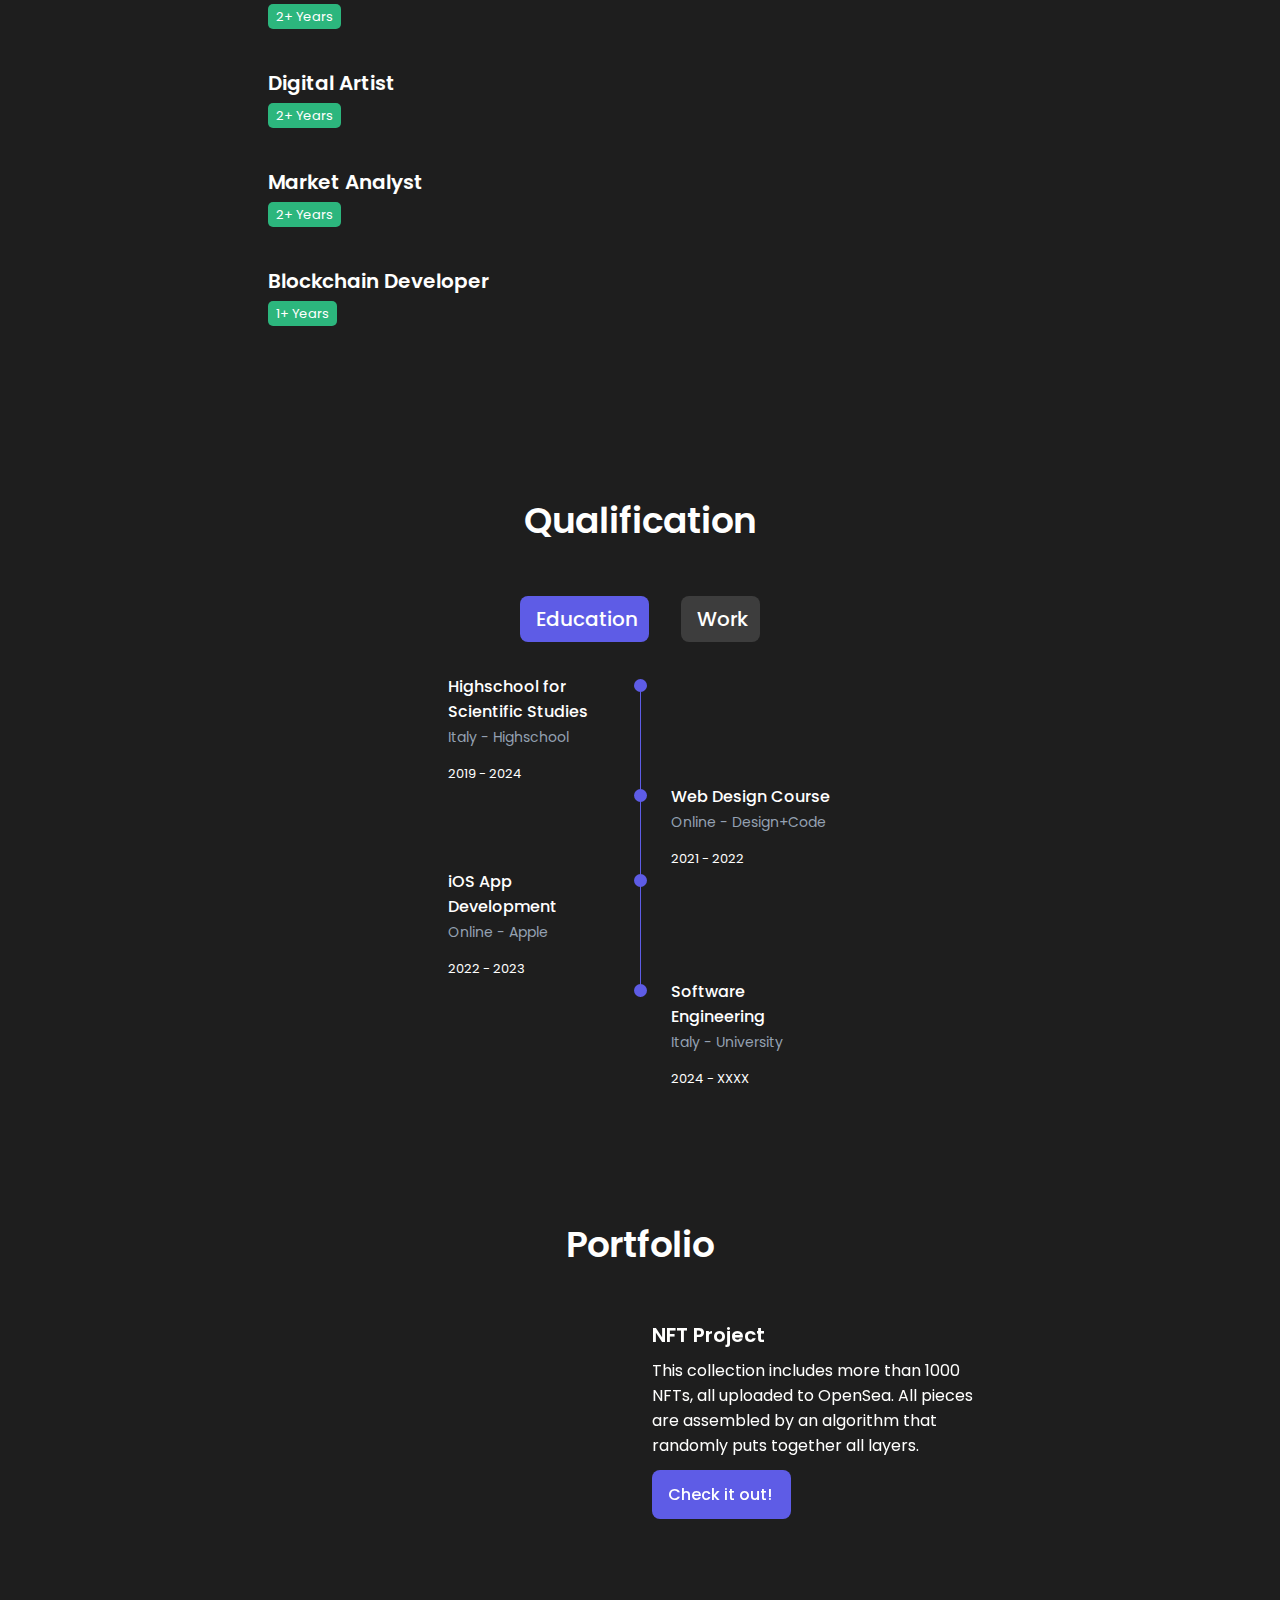
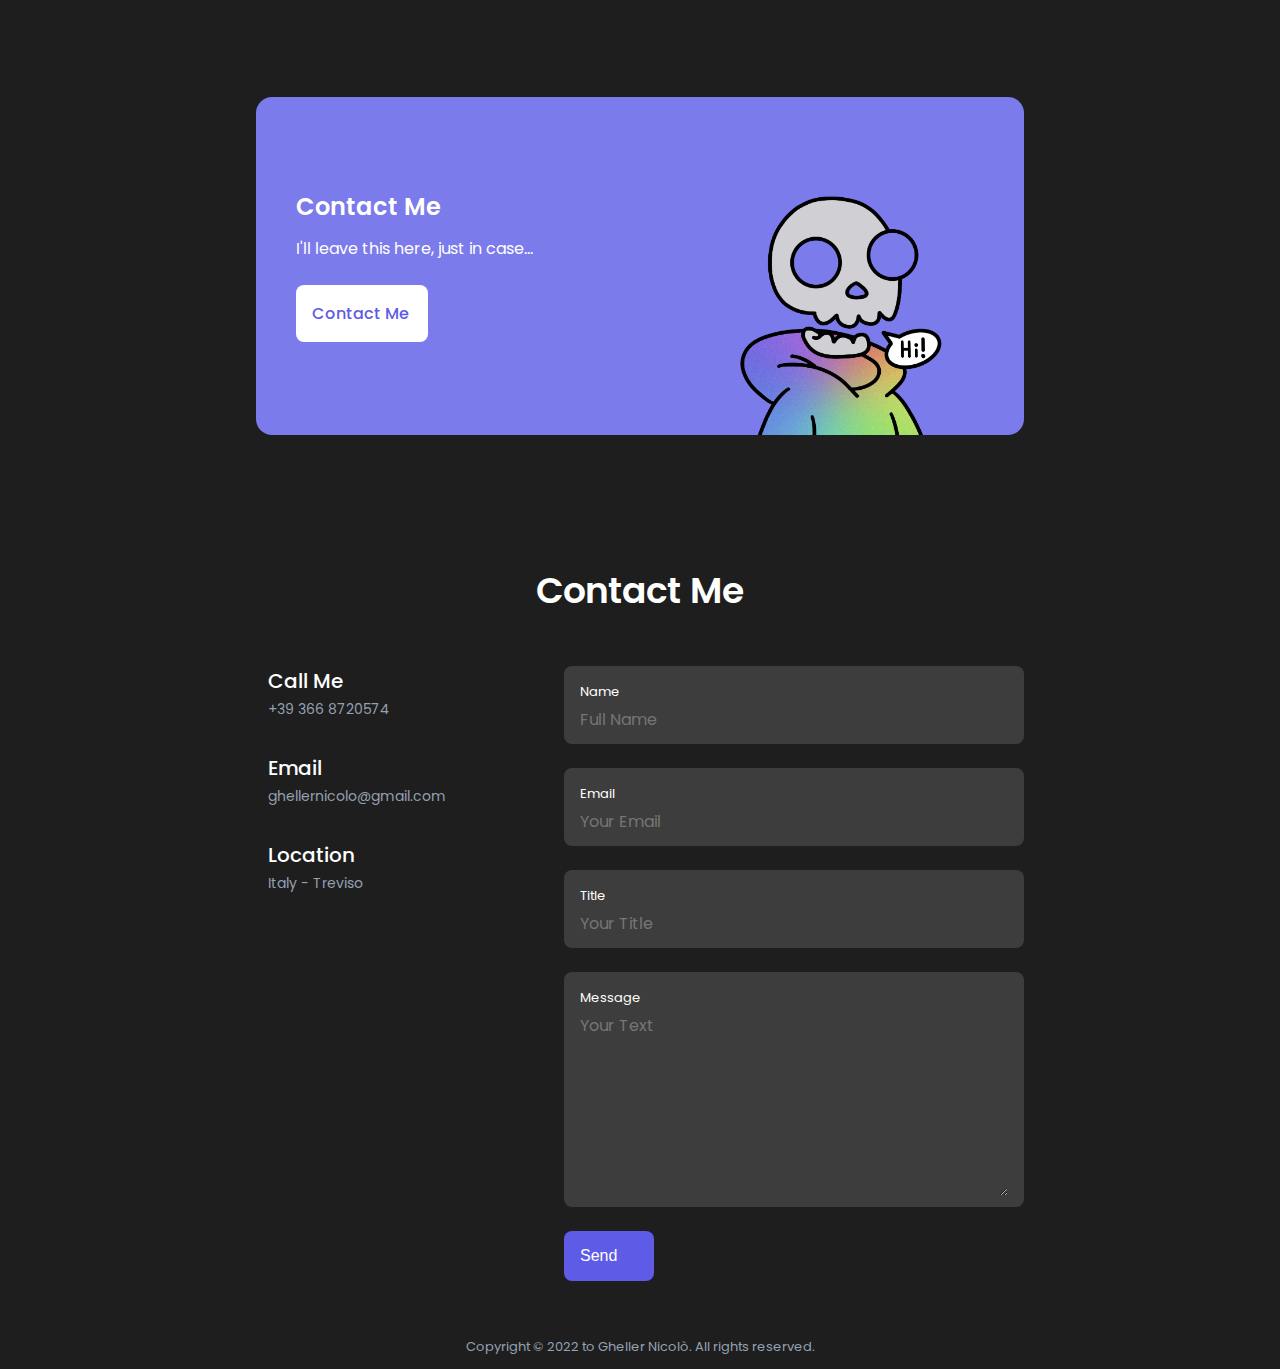
==== commit 60ebd81f: "Update index.html" ====
--- a/index.html
+++ b/index.html
@@ -656,7 +656,7 @@
                 <div class="project__bg">
                     <div class="project__container container grid">
                         <div class="project__data">
-                            <h2 class="project__title">Need some help?</h2>
+                            <h2 class="project__title">Contact Me</h2>
                             <p class="project__description">I'll leave this here, just in case...</p>
                             <a href="#contact" class="button button--flex button--white">
                                 Contact Me
